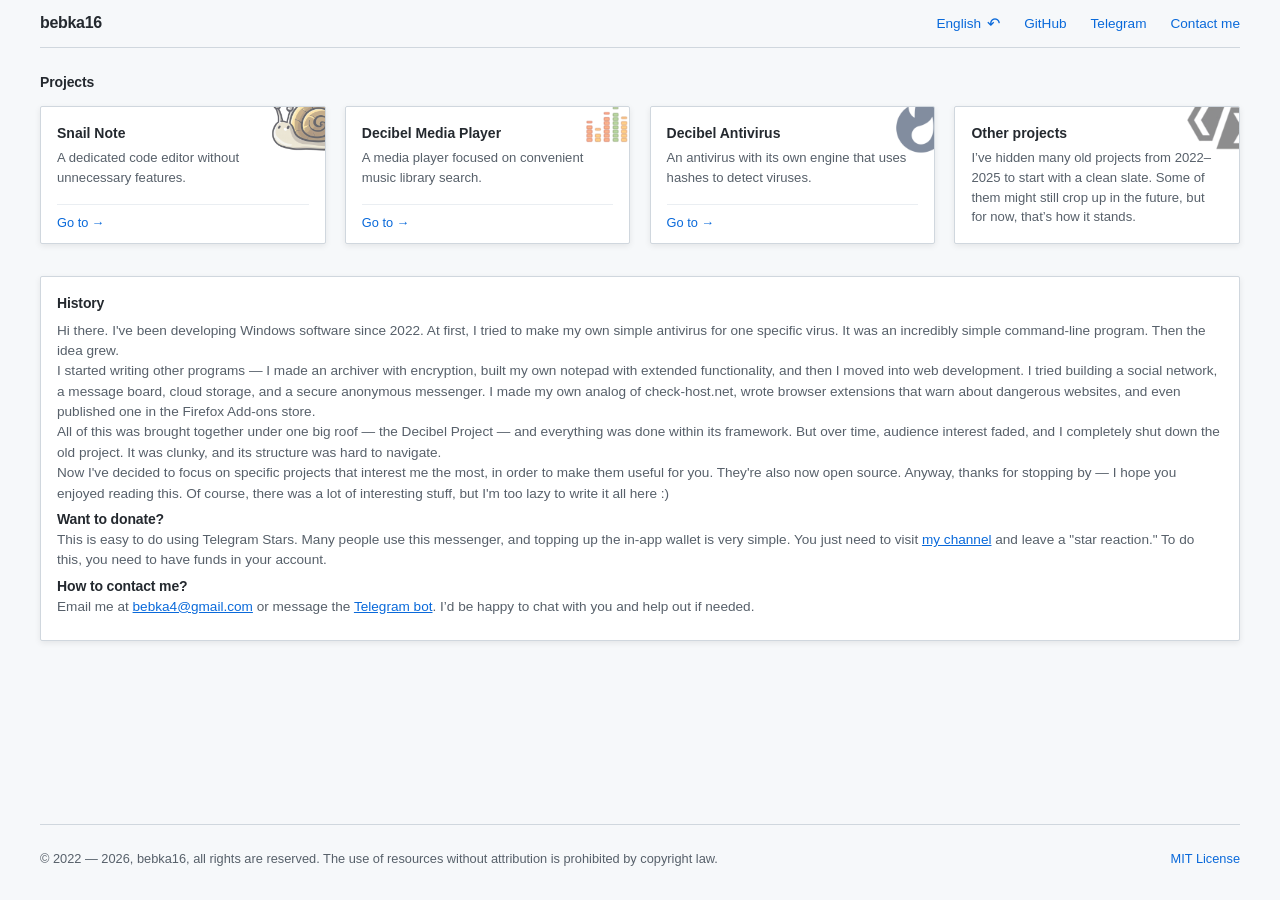
==== index.html @ 409de6a2 "Update index.html" ====
<!DOCTYPE html>
<html lang="en">
<head>
    <meta charset="UTF-8" />
    <meta name="viewport" content="width=device-width, initial-scale=1.0"/>
    <title>bebka16 website</title>
    <style>
        * {
            margin: 0;
            padding: 0;
            box-sizing: border-box;
        }

        body {
            background-color: #f6f8fa;
            color: #24292f;
            font-family: -apple-system, BlinkMacSystemFont, 'Segoe UI', Roboto, 'Helvetica Neue', Arial, sans-serif;
            line-height: 1.5;
            padding: 2rem 1.5rem;
            min-height: 100vh;
            display: flex;
            flex-direction: column;
            margin-top: 0;
            padding-top: 0;
        }

        .container {
            max-width: 1200px;
            margin: 0 auto;
            width: 100%;
            flex: 1;
            display: flex;
            flex-direction: column;
        }

        .header {
            display: flex;
            flex-wrap: wrap;
            justify-content: space-between;
            align-items: baseline;
            padding-bottom: 0.7rem;
            padding-top: 0.7rem;
            border-bottom: 1px solid #d0d7de;
            margin-bottom: 1.5rem;
        }

        .header-left h1 {
            font-size: 16px;
            font-weight: 600;
            letter-spacing: -0.02em;
            color: #24292f;
        }

        .header-left .sub {
            font-size: 0.85rem;
            color: #57606a;
            margin-top: 0.05rem;
        }

        .header-right {
            display: flex;
            gap: 1.5rem;
            font-size: 0.85rem;
            flex-wrap: wrap;
            align-items: center;
        }

        .header-right a {
            color: #0969da;
            text-decoration: none;
            font-weight: 500;
            border-bottom: 1px solid transparent;
            transition: border-color 0.2s;
        }

        .header-right a:hover {
            border-bottom-color: #0969da;
        }

        .lang-dropdown {
            position: relative;
            display: inline-block;
            cursor: pointer;
            font-weight: 500;
            color: #0969da;
            border-bottom: 1px solid transparent;
            transition: border-color 0.2s;
            padding-right: 1.2rem;
            user-select: none;
        }
        .lang-dropdown:hover {
            border-bottom-color: #0969da;
        }
        .lang-dropdown .arrow {
            position: absolute;
            right: 0;
            top: 50%;
            transform: translateY(-50%);
            font-size: 0.7rem;
            pointer-events: none;
        }
        .lang-dropdown .lang-label {
            display: inline-block;
        }
        .lang-dropdown .dropdown-menu {
            display: none;
            position: absolute;
            top: 100%;
            left: 0;
            background: #ffffff;
            border: 1px solid #d0d7de;
            border-radius: 2px;
            box-shadow: 0 8px 20px rgba(0,0,0,0.12);
            min-width: 120px;
            z-index: 10;
            margin-top: 4px;
        }
        .lang-dropdown .dropdown-menu.show {
            display: block;
        }
        .lang-dropdown .dropdown-menu a {
            display: block;
            padding: 0.4rem 0.8rem;
            color: #24292f;
            text-decoration: none;
            border-bottom: none;
            font-weight: 400;
            transition: background 0.1s;
        }
        .lang-dropdown .dropdown-menu a:hover {
            background: #f0f6fc;
            border-bottom: none;
        }
        .lang-dropdown .dropdown-menu a:last-child {
            border-bottom: none;
        }

        .section-title {
            font-size: 14px;
            font-weight: 600;
            margin-bottom: 0.8rem;
            color: #24292f;
            letter-spacing: -0.01em;
        }

        .projects-grid {
            display: grid;
            grid-template-columns: repeat(auto-fill, minmax(260px, 1fr));
            gap: 1.2rem;
            margin-bottom: 2rem;
        }

        .project-card {
            background: #ffffff;
            border: 1px solid #d0d7de;
            border-radius: 2px;
            padding: 1rem 1rem 0.8rem;
            padding-bottom: 0px;
            transition: border-color 0.2s, box-shadow 0.2s;
            display: flex;
            flex-direction: column;
            box-shadow: 0 2px 6px rgba(0, 0, 0, 0.08);
            position: relative;
            overflow: hidden;
            min-height: 130px;
        }

        .project-card:hover {
            border-color: #8b949e;
            box-shadow: 0 4px 16px rgba(0, 0, 0, 0.12);
        }

        .project-card .bg-image {
            position: absolute;
            top: -20px;
            right: -20px;
            width: 75px;
            height: 75px;
            background-size: contain;
            background-repeat: no-repeat;
            background-position: top right;
            opacity: 0.6;
            pointer-events: none;
            z-index: 0;
        }

        .project-card .card-content {
            position: relative;
            z-index: 1;
        }

        .project-name {
            font-size: 14px;
            font-weight: 600;
            margin-bottom: 0.3rem;
        }

        .project-name a {
            color: #0969da;
            text-decoration: none;
        }

        .project-name a:hover {
            text-decoration: underline;
        }

        .project-description {
            font-size: 0.82rem;
            color: #57606a;
            margin-bottom: 1rem;
            flex: 1;
        }

        .project-link {
            margin-top: auto;
            padding-top: 0.3rem;
            border-top: 1px solid #eaeef2;
        }

        .project-link a {
            color: #0969da;
            text-decoration: none;
            font-size: 0.8rem;
            font-weight: 500;
            display: inline-flex;
            align-items: center;
            gap: 0.3rem;
            transition: gap 0.2s;
        }

        .project-link a:hover {
            gap: 0.6rem;
            text-decoration: underline;
        }

        .extra-grid {
            display: grid;
            grid-template-columns: repeat(auto-fill, minmax(220px, 1fr));
            gap: 1.2rem;
            margin-bottom: 2rem;
        }

        .info-card {
            background: #ffffff;
            border: 1px solid #d0d7de;
            border-radius: 2px;
            padding: 1rem 1rem 0.8rem;
            box-shadow: 0 2px 6px rgba(0, 0, 0, 0.08);
            transition: box-shadow 0.2s;
        }

        .info-card:hover {
            box-shadow: 0 4px 16px rgba(0, 0, 0, 0.12);
        }

        .info-card h3 {
            font-size: 0.85rem;
            font-weight: 600;
            color: #24292f;
            margin-bottom: 0.4rem;
        }

        .info-card ul {
            list-style: none;
            padding: 0;
        }

        .info-card ul li {
            font-size: 0.82rem;
            color: #57606a;
            padding: 0.1rem 0;
            display: flex;
            align-items: center;
            gap: 0.4rem;
        }

        .info-card ul li::before {
            content: "·";
            color: #0969da;
            font-weight: 700;
        }

        .tag-group {
            display: flex;
            flex-wrap: wrap;
            gap: 0.3rem 0.5rem;
            margin-top: 0.15rem;
        }

        .tag {
            background: #f0f6fc;
            color: #0969da;
            font-size: 0.72rem;
            padding: 0.1rem 0.5rem;
            border-radius: 12px;
            border: 1px solid #d0d7de;
        }

        .history-block {
            background: #ffffff;
            border: 1px solid #d0d7de;
            border-radius: 2px;
            padding: 1rem 1rem;
            margin-bottom: 2rem;
            box-shadow: 0 2px 6px rgba(0, 0, 0, 0.08);
            transition: box-shadow 0.2s;
            width: 100%;
        }

        .history-block:hover {
            box-shadow: 0 4px 16px rgba(0, 0, 0, 0.12);
        }

        .history-block h2 {
            font-size: 14px;
            font-weight: 600;
            color: #24292f;
            letter-spacing: -0.01em;
        }

        .history-timeline {
            display: flex;
            flex-direction: column;
            gap: 0.8rem;
        }

        .history-item {
            display: flex;
            gap: 1.5rem;
            padding: 0.4rem 0;
            border-bottom: 1px solid #eaeef2;
        }

        .history-item:last-child {
            border-bottom: none;
        }

        .history-year {
            font-size: 0.85rem;
            font-weight: 600;
            color: #24292f;
            min-width: 70px;
            flex-shrink: 0;
        }

        .history-content {
            font-size: 0.85rem;
            color: #57606a;
        }

        .history-content strong {
            color: #24292f;
            font-weight: 600;
        }

        .footer {
            margin-top: auto;
            border-top: 1px solid #d0d7de;
            padding-top: 1.5rem;
            display: flex;
            flex-wrap: wrap;
            justify-content: space-between;
            align-items: center;
            color: #57606a;
            font-size: 0.8rem;
        }

        .footer a {
            color: #0969da;
            text-decoration: none;
        }

        .footer a:hover {
            text-decoration: underline;
        }

        .footer-links {
            display: flex;
            gap: 1.5rem;
        }

        @media (max-width: 650px) {
            body { padding: 1rem 0.8rem; }
            .header { flex-direction: column; align-items: flex-start; gap: 0.5rem; }
            .header-right { gap: 1rem; }
            .projects-grid { grid-template-columns: 1fr; }
            .extra-grid { grid-template-columns: 1fr; }
            .history-item { flex-direction: column; gap: 0.2rem; }
            .history-year { min-width: auto; }
            .footer { flex-direction: column; gap: 0.5rem; align-items: flex-start; }
        }
        a:link {color: #0969da!important;}  a:visited {color: #0969da!important;}
    </style>
</head>
<body>
<div class="container">

    <header class="header">
        <div class="header-left">
            <h1>bebka16</h1>
        </div>
        <div class="header-right">
            <div class="lang-dropdown" id="langDropdown">
                <span class="lang-label" id="currentLangLabel">English</span>
                <span class="arrow" style="font-size: 16px;">↶</span>
                <div class="dropdown-menu" id="langMenu">
                    <a href="#" data-lang="en">English</a>
                    <a href="#" data-lang="be">Беларуская</a>
                    <a href="#" data-lang="ru">Русский</a>
                    <a href="#" data-lang="uk">Українська</a>
                </div>
            </div>
            <a href="https://github.com/bebka16">GitHub</a>
            <a href="https://bebkalive.t.me/">Telegram</a>
            <a href="https://bebka16bot.t.me">Contact me</a>
        </div>
    </header>

    <div class="section-title" id="projectsTitle">Projects</div>
    <div class="projects-grid">

        <div class="project-card">
            <div class="bg-image" style="background-image: url('images/note.png');"></div>
            <div class="card-content">
                <div class="project-name">Snail Note</div>
                <div class="project-description" id="desc1">A dedicated code editor without unnecessary features.</div>
                <div class="project-link"><a href="note.html">Go to →</a></div>
            </div>
        </div>

        <div class="project-card">
            <div class="bg-image" style="background-image: url('images/dmp.webp');"></div>
            <div class="card-content">
                <div class="project-name">Decibel Media Player</div>
                <div class="project-description" id="desc2">A media player focused on convenient music library search.</div>
                <div class="project-link"><a href="player.html">Go to →</a></div>
            </div>
        </div>

        <div class="project-card">
            <div class="bg-image" style="background-image: url('images/ant.png');"></div>
            <div class="card-content">
                <div class="project-name">Decibel Antivirus</div>
                <div class="project-description" id="desc3">An antivirus with its own engine that uses hashes to detect viruses.</div>
                <div class="project-link"><a href="legacy.html">Go to →</a></div>
            </div>
        </div>

        <div class="project-card">
            <div class="bg-image" style="background-image: url('images/other.webp');"></div>
            <div class="card-content">
                <div class="project-name">Other projects</div>
                <div class="project-description" id="desc4">I’ve hidden many old projects from 2022–2025 to start with a clean slate. Some of them might still crop up in the future, but for now, that’s how it stands.</div>
            </div>
        </div>

    </div>

    <div class="history-block">
        <h2 id="historyTitle">History</h2>
        <div class="history-timeline">
            <div class="history-item">
                <div class="history-content" id="historyText">
                    Hi there. I've been developing Windows software since 2022. At first, I tried to make my own simple antivirus for one specific virus. It was an incredibly simple command-line program. Then the idea grew. <br>I started writing other programs — I made an archiver with encryption, built my own notepad with extended functionality, and then I moved into web development. I tried building a social network, a message board, cloud storage, and a secure anonymous messenger. I made my own analog of check-host.net, wrote browser extensions that warn about dangerous websites, and even published one in the Firefox Add-ons store. <br>All of this was brought together under one big roof — the Decibel Project — and everything was done within its framework. But over time, audience interest faded, and I completely shut down the old project. It was clunky, and its structure was hard to navigate. <br>Now I've decided to focus on specific projects that interest me the most, in order to make them useful for you. They're also now open source. Anyway, thanks for stopping by — I hope you enjoyed reading this. Of course, there was a lot of interesting stuff, but I'm too lazy to write it all here :)
                    <br><h2 style="margin-top: 5px;" id="donateTitle">Want to donate?</h2><span id="donateText">This is easy to do using Telegram Stars. Many people use this messenger, and topping up the in-app wallet is very simple. You just need to visit <a href="https://bebkalive.t.me">my channel</a> and leave a "star reaction." To do this, you need to have funds in your account.</span>
                    <br><h2 style="margin-top: 5px;" id="contactTitle">How to contact me?</h2><span id="contactText">Email me at <a href="mailto:bebka4@gmail.com">bebka4@gmail.com</a> or message the <a href="https://bebka16bot.t.me">Telegram bot</a>. I’d be happy to chat with you and help out if needed.</span>
                </div>
            </div>
        </div>
    </div>

    <footer class="footer">
        <span id="footerText">© 2022 — 2026, bebka16, all rights are reserved. The use of resources without attribution is prohibited by copyright law.</span>
        <div class="footer-links">
            <a href="https://en.wikipedia.org/wiki/MIT_License">MIT License</a>
        </div>
    </footer>

</div>
<script>
    (function() {
        const translations = {
            en: {
                projectsTitle: "Projects",
                desc1: "A dedicated code editor without unnecessary features.",
                desc2: "A media player focused on convenient music library search.",
                desc3: "An antivirus with its own engine that uses hashes to detect viruses.",
                desc4: "I’ve hidden many old projects from 2022–2025 to start with a clean slate. Some of them might still crop up in the future, but for now, that’s how it stands.",
                historyTitle: "History",
                historyText: `Hi there. I've been developing Windows software since 2022. At first, I tried to make my own simple antivirus for one specific virus. It was an incredibly simple command-line program. Then the idea grew. <br>I started writing other programs — I made an archiver with encryption, built my own notepad with extended functionality, and then I moved into web development. I tried building a social network, a message board, cloud storage, and a secure anonymous messenger. I made my own analog of check-host.net, wrote browser extensions that warn about dangerous websites, and even published one in the Firefox Add-ons store. <br>All of this was brought together under one big roof — the Decibel Project — and everything was done within its framework. But over time, audience interest faded, and I completely shut down the old project. It was clunky, and its structure was hard to navigate. <br>Now I've decided to focus on specific projects that interest me the most, in order to make them useful for you. They're also now open source. Anyway, thanks for stopping by — I hope you enjoyed reading this. Of course, there was a lot of interesting stuff, but I'm too lazy to write it all here :)`,
                donateTitle: "Want to donate?",
                donateText: `This is easy to do using Telegram Stars. Many people use this messenger, and topping up the in-app wallet is very simple. You just need to visit <a href="https://bebkalive.t.me">my channel</a> and leave a "star reaction." To do this, you need to have funds in your account.`,
                contactTitle: "How to contact me?",
                contactText: `Email me at <a href="mailto:bebka4@gmail.com">bebka4@gmail.com</a> or message the <a href="https://bebka16bot.t.me">Telegram bot</a>. I’d be happy to chat with you and help out if needed.`,
                footer: "© 2022 — 2026, bebka16, all rights are reserved. The use of resources without attribution is prohibited by copyright law."
            },
            be: {
                projectsTitle: "Праекты",
                desc1: "Свой уласны рэдактар кода без лішніх функцый.",
                desc2: "Медыяплэер з акцэнтам на зручны пошук музычнай бібліятэкі.",
                desc3: "Антывірус з уласным рухавіком, які выкарыстоўвае хэшы для выяўлення.",
                desc4: "Я схаваў шмат старых праектаў 2022–2025 гадоў, каб пачаць з чыстага аркуша. Некаторыя з іх яшчэ могуць з'явіцца ў будучыні, але пакуль так.",
                historyTitle: "Гісторыя",
                historyText: `Прывітанне. Я распрацоўваю праграмнае забеспячэнне для Windows з 2022 года. Спачатку я спрабаваў зрабіць свой просты антывірус для аднаго канкрэтнага віруса. Гэта была неверагодна простая камандная праграма. Потым ідэя вырасла. <br>Я пачаў пісаць іншыя праграмы — зрабіў архіватар з шыфраваннем, стварыў уласны блокнот з пашыранай функцыянальнасцю, а потым перайшоў у вэб-распрацоўку. Я спрабаваў пабудаваць сацыяльную сетку, дошку аб'яваў, воблачнае сховішча і бяспечны ананімны месенджар. Я зрабіў свой аналог check-host.net, напісаў пашырэнні для браўзера, якія папярэджваюць пра небяспечныя сайты, і нават апублікаваў адно ў краме дапаўненняў Firefox. <br>Усё гэта было аб'яднана пад адным дахам — праектам Decibel — і ўсё рабілася ў яго рамках. Але з часам цікавасць аўдыторыі знікла, і я цалкам закрыў стары праект. Ён быў грувасткім, і яго структура была цяжкай для навігацыі. <br>Цяпер я вырашыў засяродзіцца на канкрэтных праектах, якія цікавяць мяне найбольш, каб зрабіць іх карыснымі для вас. Яны таксама цяпер з адкрытым зыходным кодам. У любым выпадку, дзякуй, што завіталі — спадзяюся, вам спадабалася чытаць. Вядома, было шмат цікавага, але мне лень пісаць усё тут :)`,
                donateTitle: "Хочаце падтрымаць?",
                donateText: `Гэта лёгка зрабіць з дапамогай Telegram Stars. Многія людзі карыстаюцца гэтым месенджарам, а папаўненне ўнутранага кашалька вельмі простае. Вам проста трэба наведаць <a href="https://bebkalive.t.me">мой канал</a> і пакінуць "зорачную рэакцыю". Для гэтага трэба мець сродкі на рахунку.`,
                contactTitle: "Як са мной звязацца?",
                contactText: `Напішыце мне на <a href="mailto:bebka4@gmail.com">bebka4@gmail.com</a> або паведамленне ў <a href="https://bebka16bot.t.me">Telegram-бота</a>. Я з задавальненнем пагавару з вамі і дапамагу, калі трэба.`,
                footer: "© 2022 — 2026, bebka16, усе правы абаронены. Выкарыстанне рэсурсаў без указання аўтарства забаронена законам аб аўтарскіх правах."
            },
            ru: {
                projectsTitle: "Проекты",
                desc1: "Собственный редактор кода без лишних функций.",
                desc2: "Медиаплеер с акцентом на удобный поиск музыкальной библиотеки.",
                desc3: "Антивирус с собственным движком, использующим хэши для баз.",
                desc4: "Я скрыл много старых проектов 2022–2025 годов, чтобы начать с чистого листа. Некоторые из них могут ещё появиться в будущем, но пока так.",
                historyTitle: "История",
                historyText: `Привет. Я разрабатываю программное обеспечение для Windows с 2022 года. Сначала я пытался сделать свой простой антивирус для одного конкретного вируса. Это была невероятно простая командная программа. Потом идея выросла. <br>Я начал писать другие программы — сделал архиватор с шифрованием, создал свой блокнот с расширенной функциональностью, а затем перешёл в веб-разработку. Я пытался построить социальную сеть, доску объявлений, облачное хранилище и безопасный анонимный мессенджер. Я сделал свой аналог check-host.net, написал расширения для браузера, предупреждающие об опасных сайтах, и даже опубликовал одно в магазине дополнений Firefox. <br>Всё это было объединено под одной крышей — проектом Decibel — и всё делалось в его рамках. Но со временем интерес аудитории угас, и я полностью закрыл старый проект. Он был громоздким, и его структура была трудной для навигации. <br>Теперь я решил сосредоточиться на конкретных проектах, которые интересуют меня больше всего, чтобы сделать их полезными для вас. Они также теперь с открытым исходным кодом. В любом случае, спасибо, что заглянули — надеюсь, вам понравилось читать. Конечно, было много интересного, но мне лень писать всё здесь :)`,
                donateTitle: "Хотите поддержать?",
                donateText: `Это легко сделать с помощью Telegram Stars. Многие люди пользуются этим мессенджером, а пополнение внутреннего кошелька очень простое. Вам просто нужно посетить <a href="https://bebkalive.t.me">мой канал</a> и оставить "звёздную реакцию". Для этого нужно иметь средства на счету.`,
                contactTitle: "Как со мной связаться?",
                contactText: `Напишите мне на <a href="mailto:bebka4@gmail.com">bebka4@gmail.com</a> или сообщение в <a href="https://bebka16bot.t.me">Telegram-бота</a>. Я с удовольствием пообщаюсь с вами и помогу, если нужно.`,
                footer: "© 2022 — 2026, bebka16, все права защищены. Использование ресурсов без указания авторства запрещено законом об авторских правах."
            },
            uk: {
                projectsTitle: "Проєкти",
                desc1: "Виділений редактор коду без зайвих функцій.",
                desc2: "Медіаплеєр з акцентом на зручний пошук музичної бібліотеки.",
                desc3: "Антивірус з власним рушієм, що використовує хеші для виявлення вірусів.",
                desc4: "Я сховав багато старих проєктів 2022–2025 років, щоб почати з чистого аркуша. Деякі з них ще можуть з'явитися в майбутньому, але поки так.",
                historyTitle: "Історія",
                historyText: `Привіт. Я розробляю програмне забезпечення для Windows з 2022 року. Спочатку я намагався зробити свій простий антивірус для одного конкретного вірусу. Це була неймовірно проста командна програма. Потім ідея виросла. <br>Я почав писати інші програми — зробив архіватор з шифруванням, створив власний блокнот з розширеною функціональністю, а потім перейшов у веб-розробку. Я намагався побудувати соціальну мережу, дошку оголошень, хмарне сховище та безпечний анонімний месенджер. Я зробив свій аналог check-host.net, написав розширення для браузера, які попереджають про небезпечні сайти, і навіть опублікував одне в магазині доповнень Firefox. <br>Усе це було об'єднано під одним дахом — проєктом Decibel — і все робилося в його рамках. Але з часом інтерес аудиторії згас, і я повністю закрив старий проєкт. Він був громіздким, і його структура була важкою для навігації. <br>Тепер я вирішив зосередитися на конкретних проєктах, які цікавлять мене найбільше, щоб зробити їх корисними для вас. Вони також тепер з відкритим вихідним кодом. У будь-якому випадку, дякую, що завітали — сподіваюся, вам сподобалося читати. Звичайно, було багато цікавого, але мені лінь писати все тут :)`,
                donateTitle: "Хочете підтримати?",
                donateText: `Це легко зробити за допомогою Telegram Stars. Багато людей користуються цим месенджером, а поповнення внутрішнього гаманця дуже просте. Вам просто потрібно відвідати <a href="https://bebkalive.t.me">мій канал</a> і залишити "зіркову реакцію". Для цього потрібно мати кошти на рахунку.`,
                contactTitle: "Як зі мною зв'язатися?",
                contactText: `Напишіть мені на <a href="mailto:bebka4@gmail.com">bebka4@gmail.com</a> або повідомлення в <a href="https://bebka16bot.t.me">Telegram-бота</a>. Я з задоволенням поспілкуюся з вами та допоможу, якщо потрібно.`,
                footer: "© 2022 — 2026, bebka16, всі права захищені. Використання ресурсів без зазначення авторства заборонено законом про авторські права."
            }
        };

        const langDropdown = document.getElementById('langDropdown');
        const langMenu = document.getElementById('langMenu');
        const currentLangLabel = document.getElementById('currentLangLabel');

        function setLanguage(lang) {
            if (!translations[lang]) lang = 'en';
            const t = translations[lang];
            document.getElementById('projectsTitle').textContent = t.projectsTitle;
            document.getElementById('desc1').textContent = t.desc1;
            document.getElementById('desc2').textContent = t.desc2;
            document.getElementById('desc3').textContent = t.desc3;
            document.getElementById('desc4').textContent = t.desc4;
            document.getElementById('historyTitle').textContent = t.historyTitle;
            document.getElementById('historyText').innerHTML = t.historyText + 
                '<br><h2 style="margin-top: 5px;" id="donateTitle">' + t.donateTitle + '</h2><span id="donateText">' + t.donateText + '</span>' +
                '<br><h2 style="margin-top: 5px;" id="contactTitle">' + t.contactTitle + '</h2><span id="contactText">' + t.contactText + '</span>';
            document.getElementById('footerText').textContent = t.footer;
            currentLangLabel.textContent = lang === 'en' ? 'English' : lang === 'be' ? 'Беларуская' : lang === 'ru' ? 'Русский' : 'Українська';
            localStorage.setItem('bebka16-lang', lang);
            langMenu.classList.remove('show');
        }

        function getStoredLang() {
            return localStorage.getItem('bebka16-lang') || 'en';
        }

        langDropdown.addEventListener('click', function(e) {
            e.stopPropagation();
            langMenu.classList.toggle('show');
        });

        document.addEventListener('click', function() {
            langMenu.classList.remove('show');
        });

        langMenu.querySelectorAll('a').forEach(function(item) {
            item.addEventListener('click', function(e) {
                e.preventDefault();
                const lang = this.getAttribute('data-lang');
                setLanguage(lang);
            });
        });

        const initialLang = getStoredLang();
        setLanguage(initialLang);
    })();
</script>
</body>
</html>
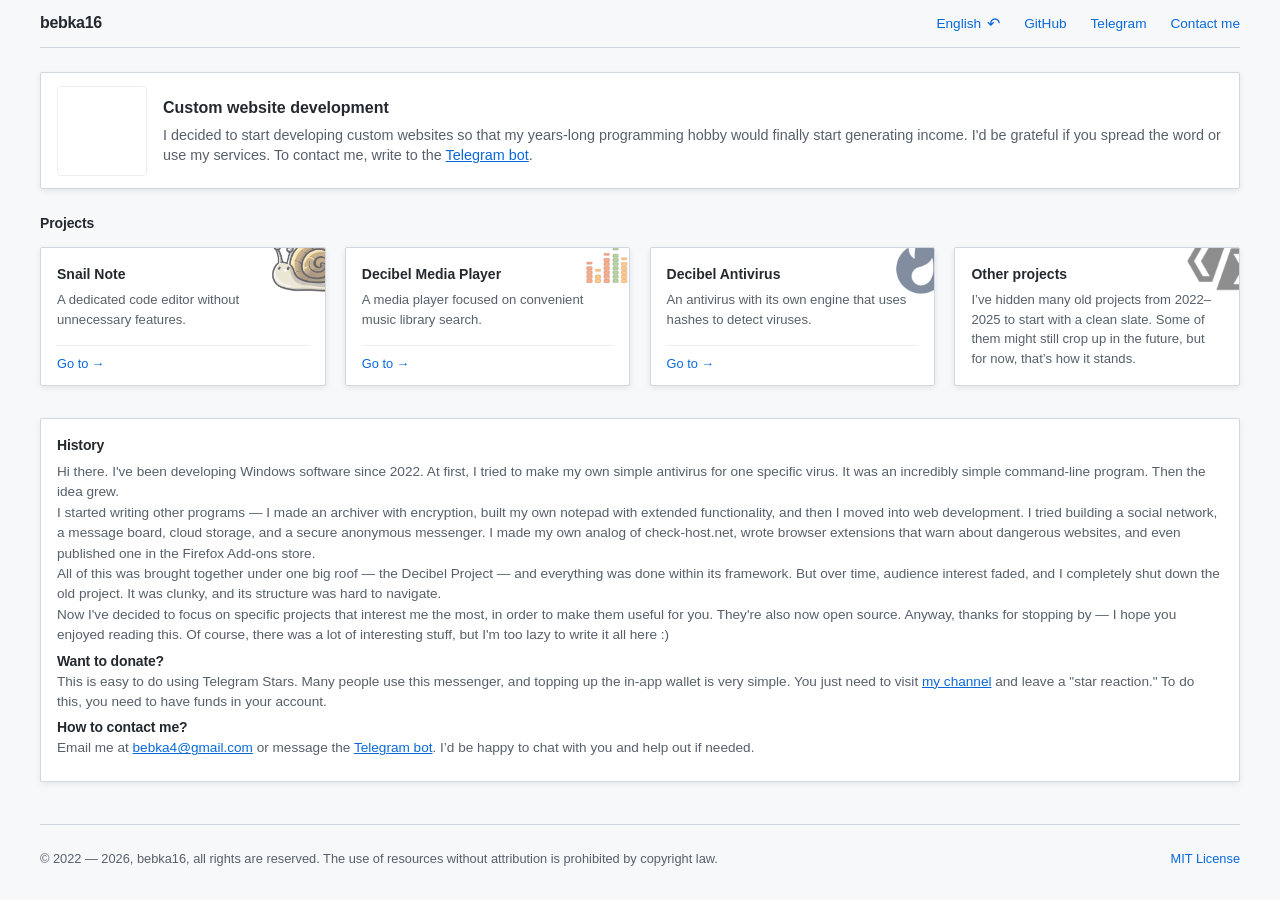
==== commit 2c4394e4: "Update index.html" ====
--- a/index.html
+++ b/index.html
@@ -353,6 +353,53 @@
             font-weight: 600;
         }
 
+        .custom-promo-block {
+            background: #ffffff;
+            border: 1px solid #d0d7de;
+            border-radius: 2px;
+            padding: 0.8rem 1rem;
+            margin-bottom: 1.5rem;
+            box-shadow: 0 2px 6px rgba(0, 0, 0, 0.08);
+            transition: box-shadow 0.2s;
+            display: flex;
+            align-items: center;
+            gap: 1rem;
+            width: 100%;
+            min-height: 80px;
+        }
+
+        .custom-promo-block:hover {
+            box-shadow: 0 4px 16px rgba(0, 0, 0, 0.12);
+        }
+
+        .promo-image {
+            width: 90px;
+            height: 90px;
+            flex-shrink: 0;
+            background-size: cover;
+            background-position: center;
+            border-radius: 4px;
+            border: 1px solid #eaeef2;
+        }
+
+        .promo-text {
+            flex: 1;
+            min-width: 0;
+        }
+
+        .promo-text h2 {
+            font-size: 16px;
+            font-weight: 600;
+            color: #24292f;
+            margin-bottom: 0.3rem;
+        }
+
+        .promo-text p {
+            font-size: 0.9rem;
+            color: #57606a;
+            line-height: 1.4;
+        }
+
         .footer {
             margin-top: auto;
             border-top: 1px solid #d0d7de;
@@ -388,6 +435,8 @@
             .history-item { flex-direction: column; gap: 0.2rem; }
             .history-year { min-width: auto; }
             .footer { flex-direction: column; gap: 0.5rem; align-items: flex-start; }
+            .custom-promo-block { flex-direction: column; align-items: flex-start; }
+            .promo-image { width: 100%; height: 140px; }
         }
         a:link {color: #0969da!important;}  a:visited {color: #0969da!important;}
     </style>
@@ -416,6 +465,14 @@
         </div>
     </header>
 
+    <div class="custom-promo-block">
+        <div class="promo-image" style="background-image: url('images/promo.webp');"></div>
+        <div class="promo-text">
+            <h2 id="promoTitle">Разработка сайтов на заказ</h2>
+            <p id="promoDescription">Я решил заниматься разработкой сайтов на заказ, чтобы моё многолетнее хобби программирования наконец-то стало приносить мне доход. Буду признателен, если вы распроните это или воспользуетесь моими услугами. Чтобы связаться со мной, напишите в <a href="">Telegram-бота</a></p>
+        </div>
+    </div>
+
     <div class="section-title" id="projectsTitle">Projects</div>
     <div class="projects-grid">
 
@@ -481,6 +538,8 @@
     (function() {
         const translations = {
             en: {
+                promoTitle: "Custom website development",
+                promoDescription: `I decided to start developing custom websites so that my years-long programming hobby would finally start generating income. I'd be grateful if you spread the word or use my services. To contact me, write to the <a href="https://bebka16bot.t.me">Telegram bot</a>.`,
                 projectsTitle: "Projects",
                 desc1: "A dedicated code editor without unnecessary features.",
                 desc2: "A media player focused on convenient music library search.",
@@ -495,6 +554,8 @@
                 footer: "© 2022 — 2026, bebka16, all rights are reserved. The use of resources without attribution is prohibited by copyright law."
             },
             be: {
+                promoTitle: "Распрацоўка сайтаў на заказ",
+                promoDescription: `Я вырашыў займацца распрацоўкай сайтаў на заказ, каб маё шматгадовае хобі праграмавання нарэшце стала прыносіць мне прыбытак. Буду ўдзячны, калі вы раскажаце пра гэта ці скарыстаецеся маімі паслугамі. Каб звязацца са мной, напішыце ў <a href="https://bebka16bot.t.me">Telegram-бота</a>.`,
                 projectsTitle: "Праекты",
                 desc1: "Свой уласны рэдактар кода без лішніх функцый.",
                 desc2: "Медыяплэер з акцэнтам на зручны пошук музычнай бібліятэкі.",
@@ -509,6 +570,8 @@
                 footer: "© 2022 — 2026, bebka16, усе правы абаронены. Выкарыстанне рэсурсаў без указання аўтарства забаронена законам аб аўтарскіх правах."
             },
             ru: {
+                promoTitle: "Разработка сайтов на заказ",
+                promoDescription: `Я решил заниматься разработкой сайтов на заказ, чтобы моё многолетнее хобби программирования наконец-то стало приносить мне доход. Буду признателен, если вы распроните это или воспользуетесь моими услугами. Чтобы связаться со мной, напишите в <a href="https://bebka16bot.t.me">Telegram-бота</a>.`,
                 projectsTitle: "Проекты",
                 desc1: "Собственный редактор кода без лишних функций.",
                 desc2: "Медиаплеер с акцентом на удобный поиск музыкальной библиотеки.",
@@ -523,6 +586,8 @@
                 footer: "© 2022 — 2026, bebka16, все права защищены. Использование ресурсов без указания авторства запрещено законом об авторских правах."
             },
             uk: {
+                promoTitle: "Розробка сайтів на замовлення",
+                promoDescription: `Я вирішив займатися розробкою сайтів на замовлення, щоб моє багаторічне хобі програмування нарешті стало приносити мені дохід. Буду вдячний, якщо ви розкажете про це або скористаєтеся моїми послугами. Щоб зв'язатися зі мною, напишіть у <a href="https://bebka16bot.t.me">Telegram-бота</a>.`,
                 projectsTitle: "Проєкти",
                 desc1: "Виділений редактор коду без зайвих функцій.",
                 desc2: "Медіаплеєр з акцентом на зручний пошук музичної бібліотеки.",
@@ -545,6 +610,8 @@
         function setLanguage(lang) {
             if (!translations[lang]) lang = 'en';
             const t = translations[lang];
+            document.getElementById('promoTitle').textContent = t.promoTitle;
+            document.getElementById('promoDescription').innerHTML = t.promoDescription;
             document.getElementById('projectsTitle').textContent = t.projectsTitle;
             document.getElementById('desc1').textContent = t.desc1;
             document.getElementById('desc2').textContent = t.desc2;
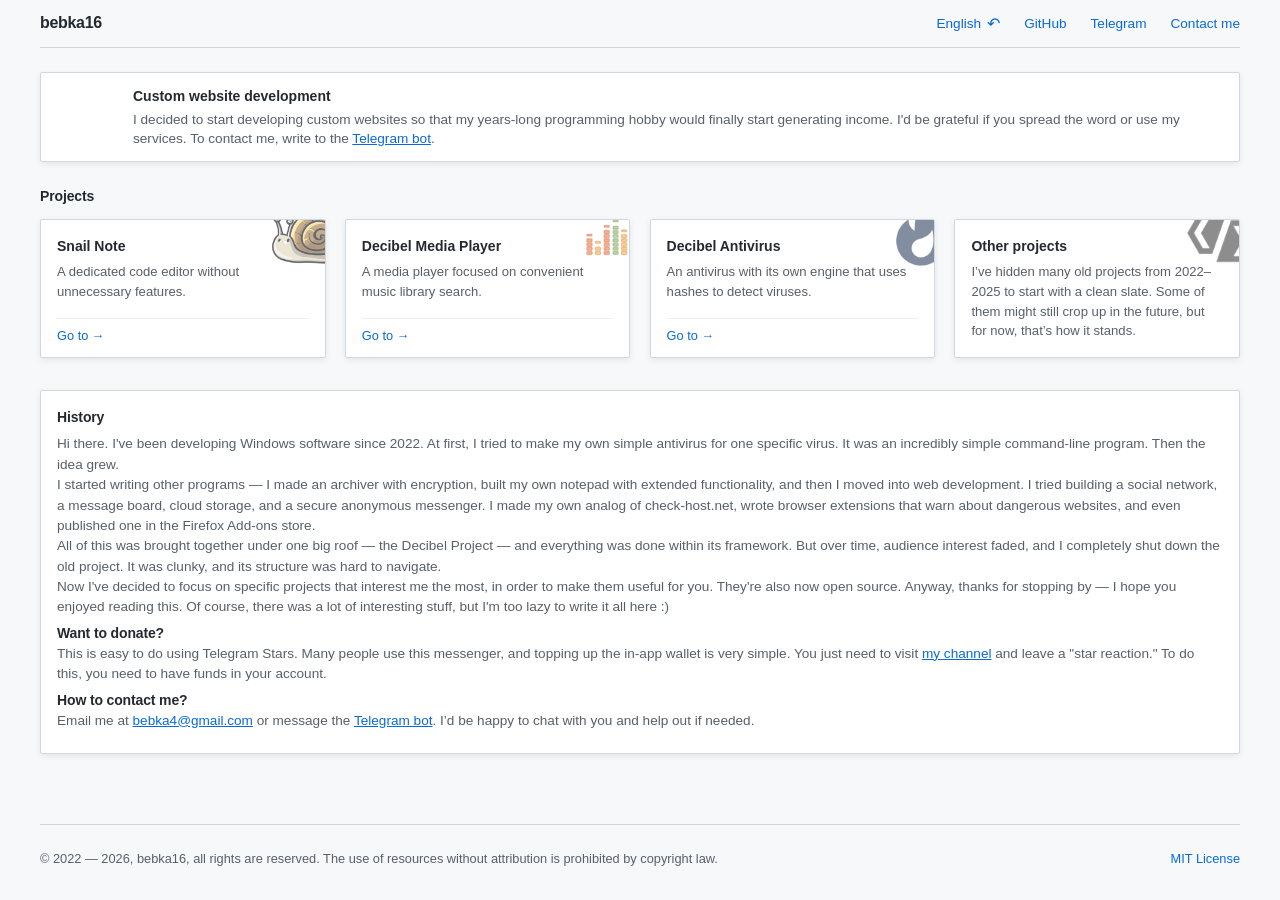
==== commit e86707e5: "Update index.html" ====
--- a/index.html
+++ b/index.html
@@ -373,13 +373,11 @@
         }
 
         .promo-image {
-            width: 90px;
-            height: 90px;
+            width: 60px;
+            height: 60px;
             flex-shrink: 0;
             background-size: cover;
             background-position: center;
-            border-radius: 4px;
-            border: 1px solid #eaeef2;
         }
 
         .promo-text {
@@ -388,14 +386,14 @@
         }
 
         .promo-text h2 {
-            font-size: 16px;
-            font-weight: 600;
-            color: #24292f;
-            margin-bottom: 0.3rem;
+            font-size: 14px;
+            font-weight: 600;
+            color: #24292f;
+            margin-bottom: 0.2rem;
         }
 
         .promo-text p {
-            font-size: 0.9rem;
+            font-size: 0.85rem;
             color: #57606a;
             line-height: 1.4;
         }
@@ -466,7 +464,7 @@
     </header>
 
     <div class="custom-promo-block">
-        <div class="promo-image" style="background-image: url('images/promo.webp');"></div>
+        <div class="promo-image" style="background-image: url('https://static.wikia.nocookie.net/kolobanga/images/8/8e/%D0%9A%D0%BE%D0%BB%D0%BE%D0%B1%D0%BE%D0%BA.png/revision/latest?cb=20231115203144&path-prefix=ru');"></div>
         <div class="promo-text">
             <h2 id="promoTitle">Разработка сайтов на заказ</h2>
             <p id="promoDescription">Я решил заниматься разработкой сайтов на заказ, чтобы моё многолетнее хобби программирования наконец-то стало приносить мне доход. Буду признателен, если вы распроните это или воспользуетесь моими услугами. Чтобы связаться со мной, напишите в <a href="">Telegram-бота</a></p>
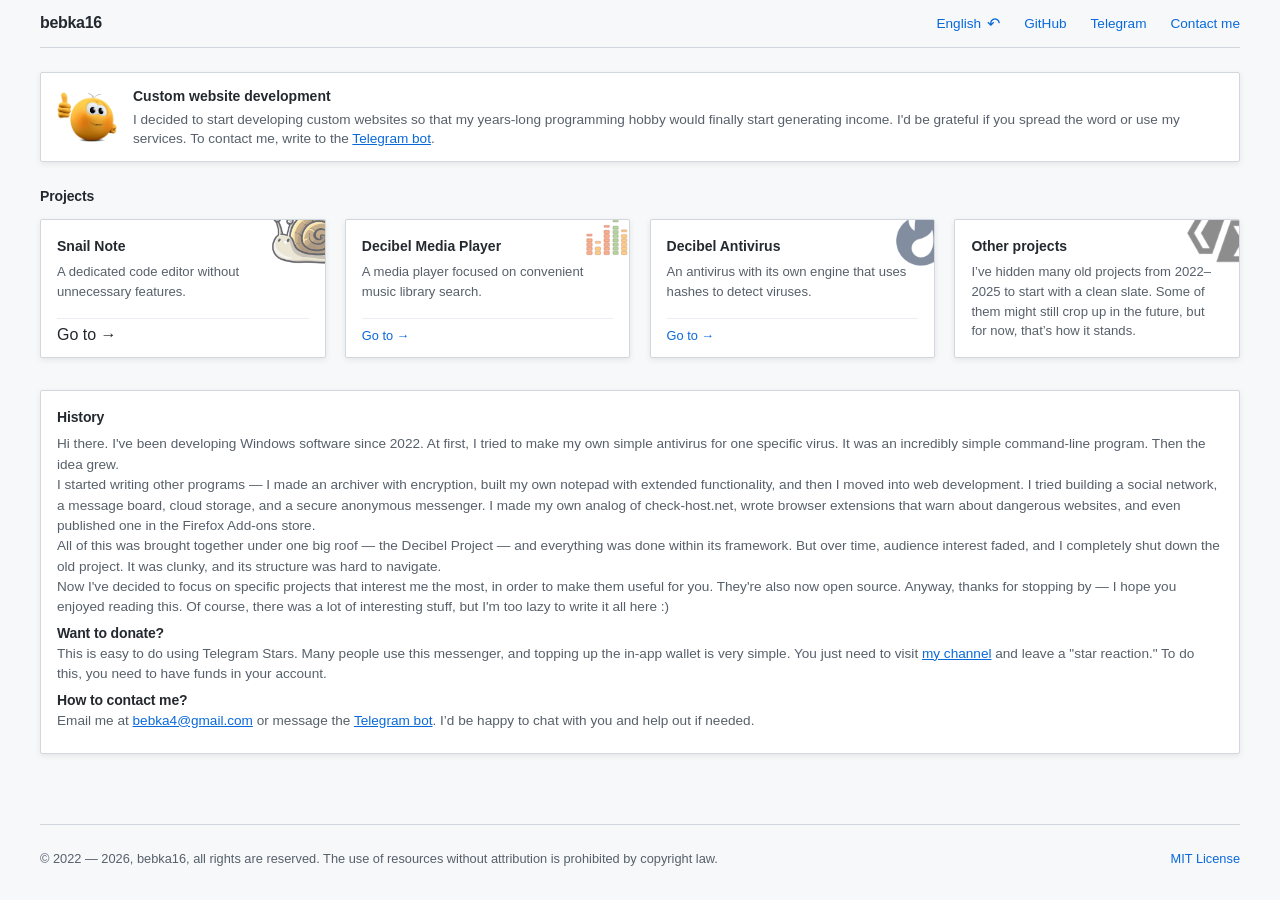
==== commit 507d5586: "Update index.html" ====
--- a/index.html
+++ b/index.html
@@ -434,7 +434,7 @@
             .history-year { min-width: auto; }
             .footer { flex-direction: column; gap: 0.5rem; align-items: flex-start; }
             .custom-promo-block { flex-direction: column; align-items: flex-start; }
-            .promo-image { width: 100%; height: 140px; }
+            //.promo-image { width: 100%; height: 140px; }
         }
         a:link {color: #0969da!important;}  a:visited {color: #0969da!important;}
     </style>
@@ -464,7 +464,7 @@
     </header>
 
     <div class="custom-promo-block">
-        <div class="promo-image" style="background-image: url('https://static.wikia.nocookie.net/kolobanga/images/8/8e/%D0%9A%D0%BE%D0%BB%D0%BE%D0%B1%D0%BE%D0%BA.png/revision/latest?cb=20231115203144&path-prefix=ru');"></div>
+        <div class="promo-image" style="background-image: url('images/k.webp');"></div>
         <div class="promo-text">
             <h2 id="promoTitle">Разработка сайтов на заказ</h2>
             <p id="promoDescription">Я решил заниматься разработкой сайтов на заказ, чтобы моё многолетнее хобби программирования наконец-то стало приносить мне доход. Буду признателен, если вы распроните это или воспользуетесь моими услугами. Чтобы связаться со мной, напишите в <a href="">Telegram-бота</a></p>
@@ -479,7 +479,7 @@
             <div class="card-content">
                 <div class="project-name">Snail Note</div>
                 <div class="project-description" id="desc1">A dedicated code editor without unnecessary features.</div>
-                <div class="project-link"><a href="note.html">Go to →</a></div>
+                <div id="goto" class="project-link"><a href="note.html">Go to →</a></div>
             </div>
         </div>
 
@@ -488,7 +488,7 @@
             <div class="card-content">
                 <div class="project-name">Decibel Media Player</div>
                 <div class="project-description" id="desc2">A media player focused on convenient music library search.</div>
-                <div class="project-link"><a href="player.html">Go to →</a></div>
+                <div  id="goto" class="project-link"><a href="player.html">Go to →</a></div>
             </div>
         </div>
 
@@ -497,7 +497,7 @@
             <div class="card-content">
                 <div class="project-name">Decibel Antivirus</div>
                 <div class="project-description" id="desc3">An antivirus with its own engine that uses hashes to detect viruses.</div>
-                <div class="project-link"><a href="legacy.html">Go to →</a></div>
+                <div  id="goto" class="project-link"><a href="legacy.html">Go to →</a></div>
             </div>
         </div>
 
@@ -547,7 +547,7 @@
                 historyText: `Hi there. I've been developing Windows software since 2022. At first, I tried to make my own simple antivirus for one specific virus. It was an incredibly simple command-line program. Then the idea grew. <br>I started writing other programs — I made an archiver with encryption, built my own notepad with extended functionality, and then I moved into web development. I tried building a social network, a message board, cloud storage, and a secure anonymous messenger. I made my own analog of check-host.net, wrote browser extensions that warn about dangerous websites, and even published one in the Firefox Add-ons store. <br>All of this was brought together under one big roof — the Decibel Project — and everything was done within its framework. But over time, audience interest faded, and I completely shut down the old project. It was clunky, and its structure was hard to navigate. <br>Now I've decided to focus on specific projects that interest me the most, in order to make them useful for you. They're also now open source. Anyway, thanks for stopping by — I hope you enjoyed reading this. Of course, there was a lot of interesting stuff, but I'm too lazy to write it all here :)`,
                 donateTitle: "Want to donate?",
                 donateText: `This is easy to do using Telegram Stars. Many people use this messenger, and topping up the in-app wallet is very simple. You just need to visit <a href="https://bebkalive.t.me">my channel</a> and leave a "star reaction." To do this, you need to have funds in your account.`,
-                contactTitle: "How to contact me?",
+                contactTitle: "How to contact me?", goto: "Go to →",
                 contactText: `Email me at <a href="mailto:bebka4@gmail.com">bebka4@gmail.com</a> or message the <a href="https://bebka16bot.t.me">Telegram bot</a>. I’d be happy to chat with you and help out if needed.`,
                 footer: "© 2022 — 2026, bebka16, all rights are reserved. The use of resources without attribution is prohibited by copyright law."
             },
@@ -563,7 +563,7 @@
                 historyText: `Прывітанне. Я распрацоўваю праграмнае забеспячэнне для Windows з 2022 года. Спачатку я спрабаваў зрабіць свой просты антывірус для аднаго канкрэтнага віруса. Гэта была неверагодна простая камандная праграма. Потым ідэя вырасла. <br>Я пачаў пісаць іншыя праграмы — зрабіў архіватар з шыфраваннем, стварыў уласны блокнот з пашыранай функцыянальнасцю, а потым перайшоў у вэб-распрацоўку. Я спрабаваў пабудаваць сацыяльную сетку, дошку аб'яваў, воблачнае сховішча і бяспечны ананімны месенджар. Я зрабіў свой аналог check-host.net, напісаў пашырэнні для браўзера, якія папярэджваюць пра небяспечныя сайты, і нават апублікаваў адно ў краме дапаўненняў Firefox. <br>Усё гэта было аб'яднана пад адным дахам — праектам Decibel — і ўсё рабілася ў яго рамках. Але з часам цікавасць аўдыторыі знікла, і я цалкам закрыў стары праект. Ён быў грувасткім, і яго структура была цяжкай для навігацыі. <br>Цяпер я вырашыў засяродзіцца на канкрэтных праектах, якія цікавяць мяне найбольш, каб зрабіць іх карыснымі для вас. Яны таксама цяпер з адкрытым зыходным кодам. У любым выпадку, дзякуй, што завіталі — спадзяюся, вам спадабалася чытаць. Вядома, было шмат цікавага, але мне лень пісаць усё тут :)`,
                 donateTitle: "Хочаце падтрымаць?",
                 donateText: `Гэта лёгка зрабіць з дапамогай Telegram Stars. Многія людзі карыстаюцца гэтым месенджарам, а папаўненне ўнутранага кашалька вельмі простае. Вам проста трэба наведаць <a href="https://bebkalive.t.me">мой канал</a> і пакінуць "зорачную рэакцыю". Для гэтага трэба мець сродкі на рахунку.`,
-                contactTitle: "Як са мной звязацца?",
+                contactTitle: "Як са мной звязацца?", goto: "Перайсці →",
                 contactText: `Напішыце мне на <a href="mailto:bebka4@gmail.com">bebka4@gmail.com</a> або паведамленне ў <a href="https://bebka16bot.t.me">Telegram-бота</a>. Я з задавальненнем пагавару з вамі і дапамагу, калі трэба.`,
                 footer: "© 2022 — 2026, bebka16, усе правы абаронены. Выкарыстанне рэсурсаў без указання аўтарства забаронена законам аб аўтарскіх правах."
             },
@@ -579,7 +579,7 @@
                 historyText: `Привет. Я разрабатываю программное обеспечение для Windows с 2022 года. Сначала я пытался сделать свой простой антивирус для одного конкретного вируса. Это была невероятно простая командная программа. Потом идея выросла. <br>Я начал писать другие программы — сделал архиватор с шифрованием, создал свой блокнот с расширенной функциональностью, а затем перешёл в веб-разработку. Я пытался построить социальную сеть, доску объявлений, облачное хранилище и безопасный анонимный мессенджер. Я сделал свой аналог check-host.net, написал расширения для браузера, предупреждающие об опасных сайтах, и даже опубликовал одно в магазине дополнений Firefox. <br>Всё это было объединено под одной крышей — проектом Decibel — и всё делалось в его рамках. Но со временем интерес аудитории угас, и я полностью закрыл старый проект. Он был громоздким, и его структура была трудной для навигации. <br>Теперь я решил сосредоточиться на конкретных проектах, которые интересуют меня больше всего, чтобы сделать их полезными для вас. Они также теперь с открытым исходным кодом. В любом случае, спасибо, что заглянули — надеюсь, вам понравилось читать. Конечно, было много интересного, но мне лень писать всё здесь :)`,
                 donateTitle: "Хотите поддержать?",
                 donateText: `Это легко сделать с помощью Telegram Stars. Многие люди пользуются этим мессенджером, а пополнение внутреннего кошелька очень простое. Вам просто нужно посетить <a href="https://bebkalive.t.me">мой канал</a> и оставить "звёздную реакцию". Для этого нужно иметь средства на счету.`,
-                contactTitle: "Как со мной связаться?",
+                contactTitle: "Как со мной связаться?", goto: "Перейти →",
                 contactText: `Напишите мне на <a href="mailto:bebka4@gmail.com">bebka4@gmail.com</a> или сообщение в <a href="https://bebka16bot.t.me">Telegram-бота</a>. Я с удовольствием пообщаюсь с вами и помогу, если нужно.`,
                 footer: "© 2022 — 2026, bebka16, все права защищены. Использование ресурсов без указания авторства запрещено законом об авторских правах."
             },
@@ -595,7 +595,7 @@
                 historyText: `Привіт. Я розробляю програмне забезпечення для Windows з 2022 року. Спочатку я намагався зробити свій простий антивірус для одного конкретного вірусу. Це була неймовірно проста командна програма. Потім ідея виросла. <br>Я почав писати інші програми — зробив архіватор з шифруванням, створив власний блокнот з розширеною функціональністю, а потім перейшов у веб-розробку. Я намагався побудувати соціальну мережу, дошку оголошень, хмарне сховище та безпечний анонімний месенджер. Я зробив свій аналог check-host.net, написав розширення для браузера, які попереджають про небезпечні сайти, і навіть опублікував одне в магазині доповнень Firefox. <br>Усе це було об'єднано під одним дахом — проєктом Decibel — і все робилося в його рамках. Але з часом інтерес аудиторії згас, і я повністю закрив старий проєкт. Він був громіздким, і його структура була важкою для навігації. <br>Тепер я вирішив зосередитися на конкретних проєктах, які цікавлять мене найбільше, щоб зробити їх корисними для вас. Вони також тепер з відкритим вихідним кодом. У будь-якому випадку, дякую, що завітали — сподіваюся, вам сподобалося читати. Звичайно, було багато цікавого, але мені лінь писати все тут :)`,
                 donateTitle: "Хочете підтримати?",
                 donateText: `Це легко зробити за допомогою Telegram Stars. Багато людей користуються цим месенджером, а поповнення внутрішнього гаманця дуже просте. Вам просто потрібно відвідати <a href="https://bebkalive.t.me">мій канал</a> і залишити "зіркову реакцію". Для цього потрібно мати кошти на рахунку.`,
-                contactTitle: "Як зі мною зв'язатися?",
+                contactTitle: "Як зі мною зв'язатися?", goto: "Перейти →",
                 contactText: `Напишіть мені на <a href="mailto:bebka4@gmail.com">bebka4@gmail.com</a> або повідомлення в <a href="https://bebka16bot.t.me">Telegram-бота</a>. Я з задоволенням поспілкуюся з вами та допоможу, якщо потрібно.`,
                 footer: "© 2022 — 2026, bebka16, всі права захищені. Використання ресурсів без зазначення авторства заборонено законом про авторські права."
             }
@@ -615,6 +615,7 @@
             document.getElementById('desc2').textContent = t.desc2;
             document.getElementById('desc3').textContent = t.desc3;
             document.getElementById('desc4').textContent = t.desc4;
+            document.getElementById('goto').textContent = t.goto;
             document.getElementById('historyTitle').textContent = t.historyTitle;
             document.getElementById('historyText').innerHTML = t.historyText + 
                 '<br><h2 style="margin-top: 5px;" id="donateTitle">' + t.donateTitle + '</h2><span id="donateText">' + t.donateText + '</span>' +
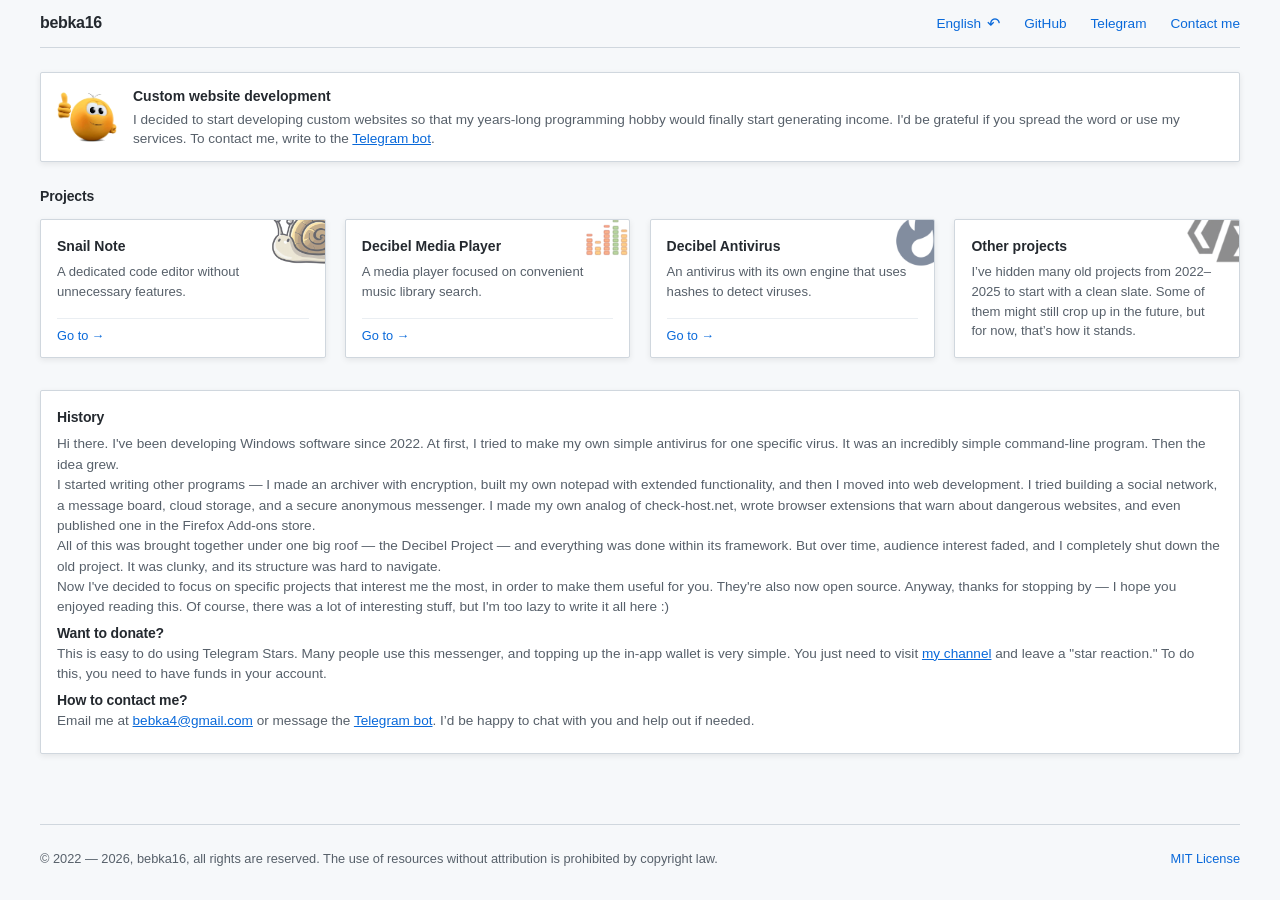
==== commit e9f53f6b: "Update index.html" ====
--- a/index.html
+++ b/index.html
@@ -479,7 +479,7 @@
             <div class="card-content">
                 <div class="project-name">Snail Note</div>
                 <div class="project-description" id="desc1">A dedicated code editor without unnecessary features.</div>
-                <div id="goto" class="project-link"><a href="note.html">Go to →</a></div>
+                <div class="project-link"><a id="goto1" href="note.html">Go to →</a></div>
             </div>
         </div>
 
@@ -488,7 +488,7 @@
             <div class="card-content">
                 <div class="project-name">Decibel Media Player</div>
                 <div class="project-description" id="desc2">A media player focused on convenient music library search.</div>
-                <div  id="goto" class="project-link"><a href="player.html">Go to →</a></div>
+                <div class="project-link"><a id="goto2" href="player.html">Go to →</a></div>
             </div>
         </div>
 
@@ -497,7 +497,7 @@
             <div class="card-content">
                 <div class="project-name">Decibel Antivirus</div>
                 <div class="project-description" id="desc3">An antivirus with its own engine that uses hashes to detect viruses.</div>
-                <div  id="goto" class="project-link"><a href="legacy.html">Go to →</a></div>
+                <div class="project-link"><a id="goto3" href="legacy.html">Go to →</a></div>
             </div>
         </div>
 
@@ -547,7 +547,7 @@
                 historyText: `Hi there. I've been developing Windows software since 2022. At first, I tried to make my own simple antivirus for one specific virus. It was an incredibly simple command-line program. Then the idea grew. <br>I started writing other programs — I made an archiver with encryption, built my own notepad with extended functionality, and then I moved into web development. I tried building a social network, a message board, cloud storage, and a secure anonymous messenger. I made my own analog of check-host.net, wrote browser extensions that warn about dangerous websites, and even published one in the Firefox Add-ons store. <br>All of this was brought together under one big roof — the Decibel Project — and everything was done within its framework. But over time, audience interest faded, and I completely shut down the old project. It was clunky, and its structure was hard to navigate. <br>Now I've decided to focus on specific projects that interest me the most, in order to make them useful for you. They're also now open source. Anyway, thanks for stopping by — I hope you enjoyed reading this. Of course, there was a lot of interesting stuff, but I'm too lazy to write it all here :)`,
                 donateTitle: "Want to donate?",
                 donateText: `This is easy to do using Telegram Stars. Many people use this messenger, and topping up the in-app wallet is very simple. You just need to visit <a href="https://bebkalive.t.me">my channel</a> and leave a "star reaction." To do this, you need to have funds in your account.`,
-                contactTitle: "How to contact me?", goto: "Go to →",
+                contactTitle: "How to contact me?", goto1: "Go to →", goto2: "Go to →", goto3: "Go to →",
                 contactText: `Email me at <a href="mailto:bebka4@gmail.com">bebka4@gmail.com</a> or message the <a href="https://bebka16bot.t.me">Telegram bot</a>. I’d be happy to chat with you and help out if needed.`,
                 footer: "© 2022 — 2026, bebka16, all rights are reserved. The use of resources without attribution is prohibited by copyright law."
             },
@@ -563,7 +563,7 @@
                 historyText: `Прывітанне. Я распрацоўваю праграмнае забеспячэнне для Windows з 2022 года. Спачатку я спрабаваў зрабіць свой просты антывірус для аднаго канкрэтнага віруса. Гэта была неверагодна простая камандная праграма. Потым ідэя вырасла. <br>Я пачаў пісаць іншыя праграмы — зрабіў архіватар з шыфраваннем, стварыў уласны блокнот з пашыранай функцыянальнасцю, а потым перайшоў у вэб-распрацоўку. Я спрабаваў пабудаваць сацыяльную сетку, дошку аб'яваў, воблачнае сховішча і бяспечны ананімны месенджар. Я зрабіў свой аналог check-host.net, напісаў пашырэнні для браўзера, якія папярэджваюць пра небяспечныя сайты, і нават апублікаваў адно ў краме дапаўненняў Firefox. <br>Усё гэта было аб'яднана пад адным дахам — праектам Decibel — і ўсё рабілася ў яго рамках. Але з часам цікавасць аўдыторыі знікла, і я цалкам закрыў стары праект. Ён быў грувасткім, і яго структура была цяжкай для навігацыі. <br>Цяпер я вырашыў засяродзіцца на канкрэтных праектах, якія цікавяць мяне найбольш, каб зрабіць іх карыснымі для вас. Яны таксама цяпер з адкрытым зыходным кодам. У любым выпадку, дзякуй, што завіталі — спадзяюся, вам спадабалася чытаць. Вядома, было шмат цікавага, але мне лень пісаць усё тут :)`,
                 donateTitle: "Хочаце падтрымаць?",
                 donateText: `Гэта лёгка зрабіць з дапамогай Telegram Stars. Многія людзі карыстаюцца гэтым месенджарам, а папаўненне ўнутранага кашалька вельмі простае. Вам проста трэба наведаць <a href="https://bebkalive.t.me">мой канал</a> і пакінуць "зорачную рэакцыю". Для гэтага трэба мець сродкі на рахунку.`,
-                contactTitle: "Як са мной звязацца?", goto: "Перайсці →",
+                contactTitle: "Як са мной звязацца?", goto1: "Перайсці →", goto2: "Перайсці →", goto3: "Перайсці →",
                 contactText: `Напішыце мне на <a href="mailto:bebka4@gmail.com">bebka4@gmail.com</a> або паведамленне ў <a href="https://bebka16bot.t.me">Telegram-бота</a>. Я з задавальненнем пагавару з вамі і дапамагу, калі трэба.`,
                 footer: "© 2022 — 2026, bebka16, усе правы абаронены. Выкарыстанне рэсурсаў без указання аўтарства забаронена законам аб аўтарскіх правах."
             },
@@ -579,7 +579,7 @@
                 historyText: `Привет. Я разрабатываю программное обеспечение для Windows с 2022 года. Сначала я пытался сделать свой простой антивирус для одного конкретного вируса. Это была невероятно простая командная программа. Потом идея выросла. <br>Я начал писать другие программы — сделал архиватор с шифрованием, создал свой блокнот с расширенной функциональностью, а затем перешёл в веб-разработку. Я пытался построить социальную сеть, доску объявлений, облачное хранилище и безопасный анонимный мессенджер. Я сделал свой аналог check-host.net, написал расширения для браузера, предупреждающие об опасных сайтах, и даже опубликовал одно в магазине дополнений Firefox. <br>Всё это было объединено под одной крышей — проектом Decibel — и всё делалось в его рамках. Но со временем интерес аудитории угас, и я полностью закрыл старый проект. Он был громоздким, и его структура была трудной для навигации. <br>Теперь я решил сосредоточиться на конкретных проектах, которые интересуют меня больше всего, чтобы сделать их полезными для вас. Они также теперь с открытым исходным кодом. В любом случае, спасибо, что заглянули — надеюсь, вам понравилось читать. Конечно, было много интересного, но мне лень писать всё здесь :)`,
                 donateTitle: "Хотите поддержать?",
                 donateText: `Это легко сделать с помощью Telegram Stars. Многие люди пользуются этим мессенджером, а пополнение внутреннего кошелька очень простое. Вам просто нужно посетить <a href="https://bebkalive.t.me">мой канал</a> и оставить "звёздную реакцию". Для этого нужно иметь средства на счету.`,
-                contactTitle: "Как со мной связаться?", goto: "Перейти →",
+                contactTitle: "Как со мной связаться?", goto1: "Перейти →", goto2: "Перейти →", goto3: "Перейти →",
                 contactText: `Напишите мне на <a href="mailto:bebka4@gmail.com">bebka4@gmail.com</a> или сообщение в <a href="https://bebka16bot.t.me">Telegram-бота</a>. Я с удовольствием пообщаюсь с вами и помогу, если нужно.`,
                 footer: "© 2022 — 2026, bebka16, все права защищены. Использование ресурсов без указания авторства запрещено законом об авторских правах."
             },
@@ -595,7 +595,7 @@
                 historyText: `Привіт. Я розробляю програмне забезпечення для Windows з 2022 року. Спочатку я намагався зробити свій простий антивірус для одного конкретного вірусу. Це була неймовірно проста командна програма. Потім ідея виросла. <br>Я почав писати інші програми — зробив архіватор з шифруванням, створив власний блокнот з розширеною функціональністю, а потім перейшов у веб-розробку. Я намагався побудувати соціальну мережу, дошку оголошень, хмарне сховище та безпечний анонімний месенджер. Я зробив свій аналог check-host.net, написав розширення для браузера, які попереджають про небезпечні сайти, і навіть опублікував одне в магазині доповнень Firefox. <br>Усе це було об'єднано під одним дахом — проєктом Decibel — і все робилося в його рамках. Але з часом інтерес аудиторії згас, і я повністю закрив старий проєкт. Він був громіздким, і його структура була важкою для навігації. <br>Тепер я вирішив зосередитися на конкретних проєктах, які цікавлять мене найбільше, щоб зробити їх корисними для вас. Вони також тепер з відкритим вихідним кодом. У будь-якому випадку, дякую, що завітали — сподіваюся, вам сподобалося читати. Звичайно, було багато цікавого, але мені лінь писати все тут :)`,
                 donateTitle: "Хочете підтримати?",
                 donateText: `Це легко зробити за допомогою Telegram Stars. Багато людей користуються цим месенджером, а поповнення внутрішнього гаманця дуже просте. Вам просто потрібно відвідати <a href="https://bebkalive.t.me">мій канал</a> і залишити "зіркову реакцію". Для цього потрібно мати кошти на рахунку.`,
-                contactTitle: "Як зі мною зв'язатися?", goto: "Перейти →",
+                contactTitle: "Як зі мною зв'язатися?", goto1: "Перейти →", goto2: "Перейти →", goto3: "Перейти →",
                 contactText: `Напишіть мені на <a href="mailto:bebka4@gmail.com">bebka4@gmail.com</a> або повідомлення в <a href="https://bebka16bot.t.me">Telegram-бота</a>. Я з задоволенням поспілкуюся з вами та допоможу, якщо потрібно.`,
                 footer: "© 2022 — 2026, bebka16, всі права захищені. Використання ресурсів без зазначення авторства заборонено законом про авторські права."
             }
@@ -615,7 +615,7 @@
             document.getElementById('desc2').textContent = t.desc2;
             document.getElementById('desc3').textContent = t.desc3;
             document.getElementById('desc4').textContent = t.desc4;
-            document.getElementById('goto').textContent = t.goto;
+            document.getElementById('goto1').textContent = t.goto1; document.getElementById('goto2').textContent = t.goto2; document.getElementById('goto3').textContent = t.goto3;
             document.getElementById('historyTitle').textContent = t.historyTitle;
             document.getElementById('historyText').innerHTML = t.historyText + 
                 '<br><h2 style="margin-top: 5px;" id="donateTitle">' + t.donateTitle + '</h2><span id="donateText">' + t.donateText + '</span>' +
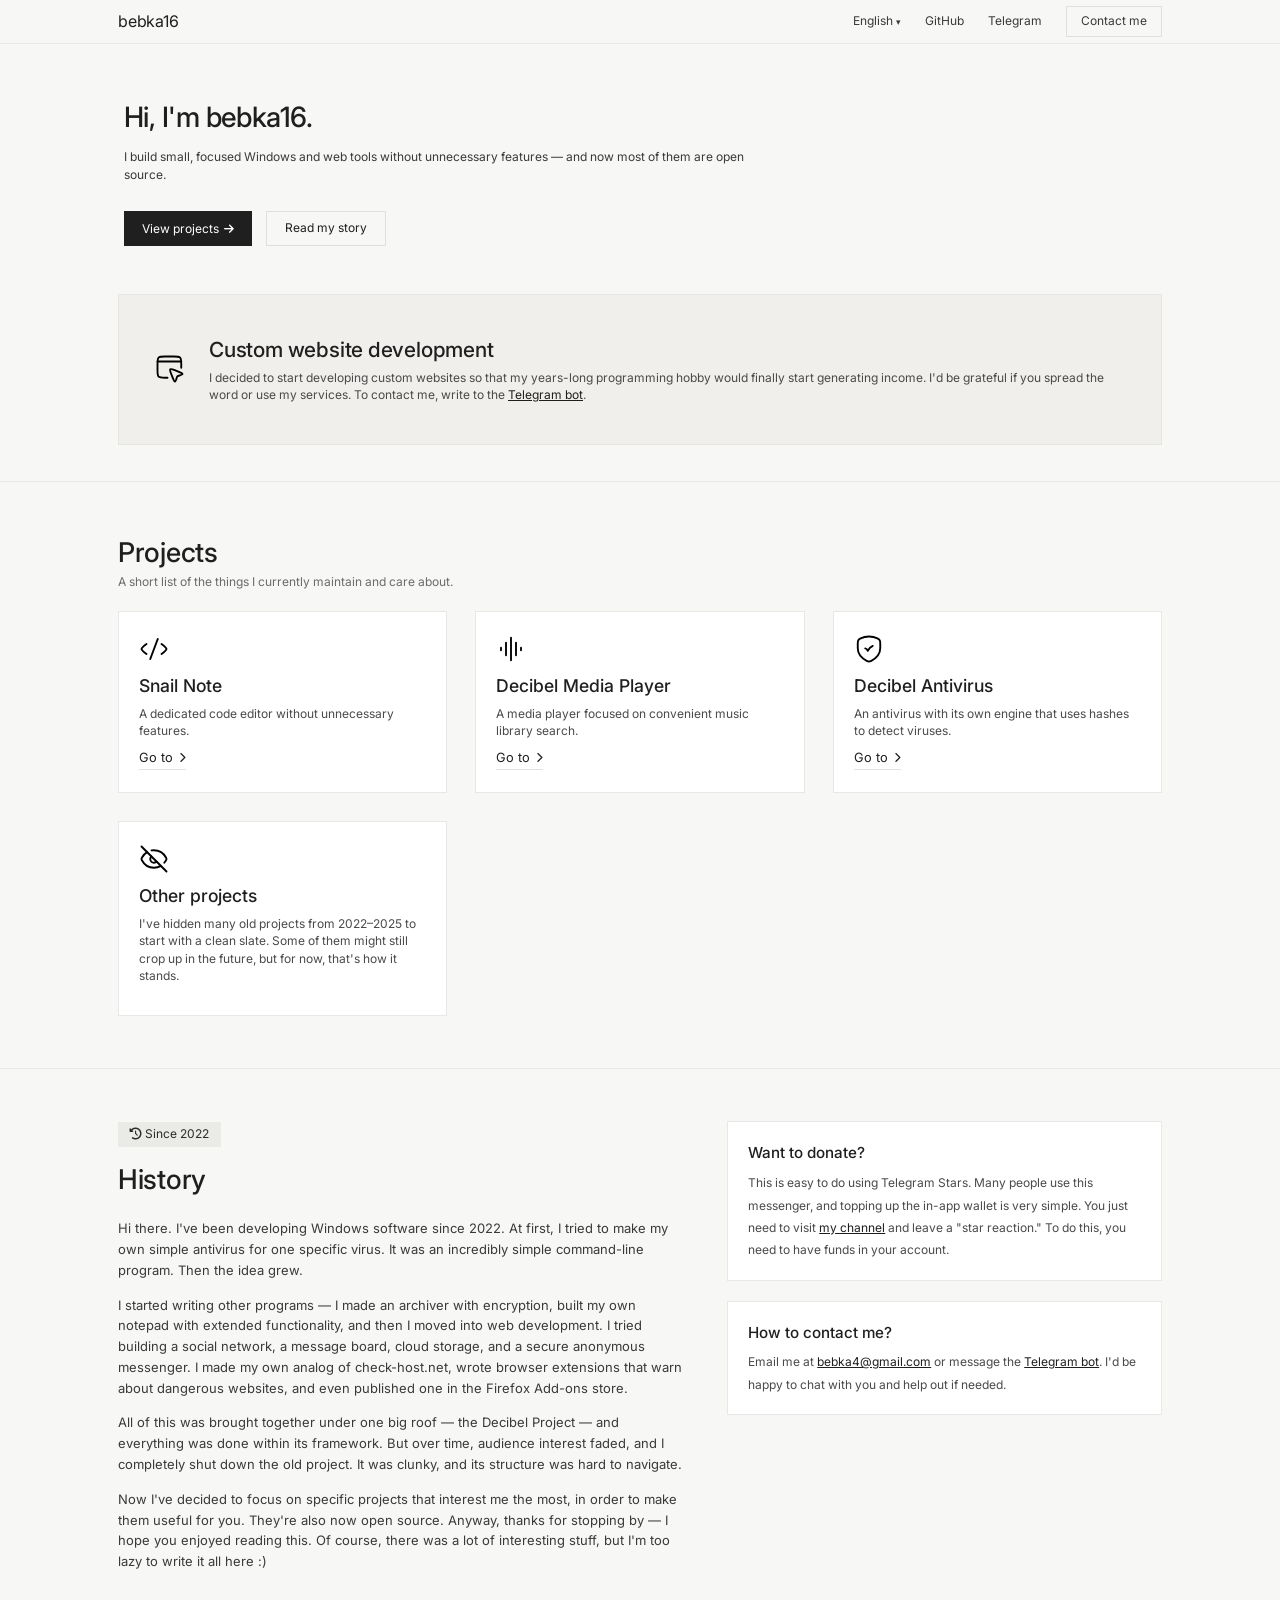
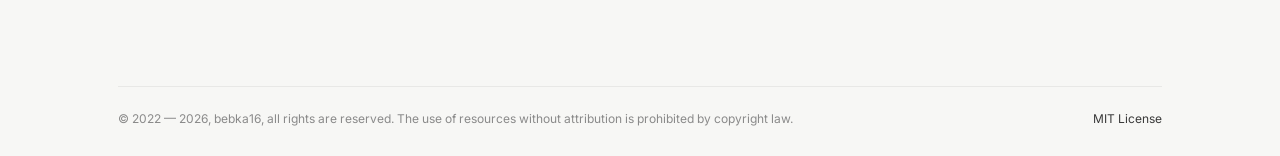
==== commit 7a72fe45: "Add files via upload" ====
--- a/index.html
+++ b/index.html
@@ -1,9 +1,14 @@
 <!DOCTYPE html>
 <html lang="en">
 <head>
-    <meta charset="UTF-8" />
-    <meta name="viewport" content="width=device-width, initial-scale=1.0"/>
-    <title>bebka16 website</title>
+    <meta charset="UTF-8">
+    <meta name="viewport" content="width=device-width, initial-scale=1.0, viewport-fit=cover">
+    <title>bebka16 — personal projects</title>
+    <link rel="preconnect" href="https://fonts.googleapis.com">
+    <link rel="preconnect" href="https://fonts.gstatic.com" crossorigin>
+    <link href="https://fonts.googleapis.com/css2?family=Inter:opsz,wght@14..32,300;14..32,400;14..32,500&display=swap" rel="stylesheet">
+    <link rel="stylesheet" href="https://cdnjs.cloudflare.com/ajax/libs/font-awesome/6.0.0-beta3/css/all.min.css">
+    <link rel="stylesheet" href="https://sets.hugeicons.com/YOUR-SET-ID.css" crossorigin="anonymous">
     <style>
         * {
             margin: 0;
@@ -12,592 +17,679 @@
         }
 
         body {
-            background-color: #f6f8fa;
-            color: #24292f;
-            font-family: -apple-system, BlinkMacSystemFont, 'Segoe UI', Roboto, 'Helvetica Neue', Arial, sans-serif;
+            background-color: #f7f7f5;
+            font-family: 'Inter', -apple-system, BlinkMacSystemFont, 'Segoe UI', Helvetica, 'Apple Color Emoji', 'Segoe UI Emoji', sans-serif;
+            color: #1f1f1f;
+            line-height: 1.4;
+            scroll-behavior: smooth;
+        }
+
+        .container {
+            max-width: 1100px;
+            margin: 0 auto;
+            padding: 0 28px;
+        }
+
+        h1 {
+            font-size: 28px;
+            font-weight: 500;
+            letter-spacing: -0.02em;
+            line-height: 1.25;
+            margin-bottom: 0.85rem;
+            color: #1f1f1f;
+        }
+
+        h2 {
+            font-size: 1.7rem;
+            font-weight: 500;
+            letter-spacing: -0.01em;
+            margin-bottom: 1.2rem;
+            color: #1f1f1f;
+        }
+
+        h3 {
+            font-size: 1.1rem;
+            font-weight: 500;
+            margin-bottom: 0.4rem;
+            color: #1f1f1f;
+        }
+
+        .text-large {
+            font-size: 12px;
+            line-height: 1.45;
+            color: #3a3a3a;
+            font-weight: 400;
+        }
+
+        .text-muted {
+            color: #6b6b6b;
+            font-size: 12px;
+            font-weight: 400;
+        }
+
+        .navbar {
+            padding: 6px 0;
+            border-bottom: 1px solid #e8e8e6;
+            background-color: #f7f7f5;
+            position: sticky;
+            top: 0;
+            z-index: 10;
+        }
+
+        .nav-inner {
+            display: flex;
+            justify-content: space-between;
+            align-items: center;
+            flex-wrap: wrap;
+            gap: 12px;
+        }
+
+        .logo {
+            display: flex;
+            align-items: center;
+            gap: 6px;
+            font-weight: 500;
+            font-size: 1.2rem;
+            letter-spacing: -0.2px;
+            color: #1f1f1f;
+            text-decoration: none;
+        }
+
+        .logo i {
+            font-size: 1.4rem;
+            color: #2c3e50;
+        }
+
+        .nav-links {
+            display: flex;
+            gap: 24px;
+            align-items: center;
+            flex-wrap: wrap;
+        }
+
+        .nav-links a {
+            text-decoration: none;
+            color: #3a3a3a;
+            font-size: 12px;
+            font-weight: 400;
+            transition: color 0.2s;
+        }
+
+        .nav-links a:hover {
+            color: #000000;
+        }
+
+        .btn-outline {
+            border: 1px solid #e0dfdb;
+            padding: 6px 14px;
+            background: transparent;
+            font-weight: 400;
+            font-size: 12px;
+            transition: background 0.2s, border 0.2s;
+            text-decoration: none;
+            color: #1f1f1f;
+            display: inline-block;
+        }
+
+        .btn-outline:hover {
+            background-color: #efefec;
+            border-color: #c7c6c2;
+        }
+
+        .hero {
+            padding: 56px 34px 48px 34px;
+        }
+
+        .badge {
+            display: inline-block;
+            background-color: #eaeaE6;
+            padding: 4px 12px;
+            font-size: 0.75rem;
+            font-weight: 400;
+            color: #2c2c2c;
+            margin-bottom: 0.85rem;
+            width: fit-content;
+        }
+
+        .hero-buttons {
+            display: flex;
+            gap: 14px;
+            margin-top: 28px;
+            flex-wrap: wrap;
+        }
+
+        .btn-primary {
+            background-color: #1f1f1f;
+            color: white;
+            border: none;
+            padding: 8px 18px;
+            padding-top: 9px;
+            font-weight: 400;
+            font-size: 12px;
+            display: flex;
+            align-items: center;
+            cursor: pointer;
+            transition: background 0.2s;
+            text-decoration: none;
+        }
+
+        .btn-primary:hover {
+            background-color: #3a3a3a;
+        }
+
+        .btn-secondary {
+            background-color: transparent;
+            border: 1px solid #e0dfdb;
+            padding: 8px 18px;
+            font-weight: 400;
+            font-size: 12px;
+            text-decoration: none;
+            color: #1f1f1f;
+            transition: background 0.2s;
+            display: inline-block;
+        }
+        
+        #projectsTitle {
+            margin-bottom: 2px;
+        }
+
+        .btn-secondary:hover {
+            background-color: #efefec;
+        }
+
+        .services-section, .feature-section {
+            padding: 52px 0;
+            border-top: 1px solid #e8e8e6;
+        }
+
+        .services-grid {
+            display: grid;
+            grid-template-columns: repeat(3, 1fr);
+            gap: 28px;
+            margin-top: 20px;
+        }
+
+        .service-card {
+            background: #ffffff;
+            border: 1px solid #e8e8e6;
+            padding: 22px 20px;
+            transition: border-color 0.2s;
+            display: flex;
+            flex-direction: column;
+        }
+
+        .service-card:hover {
+            border-color: #d0cfca;
+        }
+
+        .card-icon {
+            font-size: 1.8rem;
+            color: #2c3e50;
+        }
+
+        .service-card p {
+            color: #4a4a4a;
+            line-height: 1.45;
+            margin-bottom: 9px;
+            font-size: 12px;
+            font-weight: 400;
+            flex: 1;
+        }
+
+        .link-icon {
+            font-size: 0.8rem;
+            font-weight: 400;
+            color: #1f1f1f;
+            text-decoration: none;
+            display: inline-flex;
+            align-items: center;
+            gap: 6px;
+            border-bottom: 1px solid #e2e2e0;
+            padding-bottom: 2px;
+            width: fit-content;
+        }
+
+        .link-icon:hover {
+            border-bottom-color: #1f1f1f;
+        }
+
+        .feature-grid {
+            display: grid;
+            grid-template-columns: 1.3fr 1fr;
+            gap: 44px;
+            align-items: start;
+        }
+
+        .feature-list {
+            list-style: none;
+            margin-top: 20px;
+        }
+
+        .feature-list span {
+            font-size: 13px;
+        }
+
+        .feature-list li {
+            display: flex;
+            align-items: flex-start;
+            gap: 12px;
+            margin-bottom: 16px;
+            font-size: 0.9rem;
+            font-weight: 400;
+        }
+
+        .feature-list i {
+            font-size: 1rem;
+            color: #2c3e50;
+            width: 24px;
+            margin-top: 2px;
+        }
+
+        .history-text p {
+            color: #3a3a3a;
+            font-size: 13px;
+            line-height: 1.6;
+            margin-bottom: 14px;
+        }
+
+        .side-card {
+            background: #ffffff;
+            border: 1px solid #e8e8e6;
+            padding: 20px;
+            margin-bottom: 20px;
+        }
+
+        .side-card h3 {
+            font-size: 0.95rem;
+        }
+
+        .side-card p, .side-card span {
+            color: #4a4a4a;
+            font-size: 12px;
             line-height: 1.5;
-            padding: 2rem 1.5rem;
-            min-height: 100vh;
-            display: flex;
-            flex-direction: column;
-            margin-top: 0;
-            padding-top: 0;
-        }
-
-        .container {
-            max-width: 1200px;
-            margin: 0 auto;
-            width: 100%;
+            font-weight: 400;
+        }
+
+        .cta-section {
+            background-color: #f0efec;
+            padding: 40px 36px;
+            border: 1px solid #e6e5e1;
+            display: flex;
+            align-items: center;
+            gap: 24px;
+            flex-wrap: wrap;
+        }
+
+        .cta-icon {
+            font-size: 2.2rem;
+            color: #2c3e50;
+            flex-shrink: 0;
+        }
+
+        .cta-text {
             flex: 1;
-            display: flex;
-            flex-direction: column;
-        }
-
-        .header {
-            display: flex;
+            min-width: 240px;
+        }
+
+        .cta-text h2 {
+            font-size: 1.3rem;
+            margin-bottom: 6px;
+        }
+
+        .cta-text p {
+            font-size: 12px;
+            color: #4a4a4a;
+        }
+
+        .cta-text p a {
+            color: #1f1f1f;
+            text-decoration: underline;
+        }
+
+        footer {
+            padding: 40px 0 28px;
+        }
+
+        .footer-inner {
+            border-top: 1px solid #e8e8e6;
+            margin-top: 8px;
+            padding-top: 24px;
+            display: flex;
+            justify-content: space-between;
+            align-items: center;
             flex-wrap: wrap;
-            justify-content: space-between;
-            align-items: baseline;
-            padding-bottom: 0.7rem;
-            padding-top: 0.7rem;
-            border-bottom: 1px solid #d0d7de;
-            margin-bottom: 1.5rem;
-        }
-
-        .header-left h1 {
-            font-size: 16px;
-            font-weight: 600;
-            letter-spacing: -0.02em;
-            color: #24292f;
-        }
-
-        .header-left .sub {
-            font-size: 0.85rem;
-            color: #57606a;
-            margin-top: 0.05rem;
-        }
-
-        .header-right {
-            display: flex;
-            gap: 1.5rem;
-            font-size: 0.85rem;
+            gap: 12px;
+        }
+
+        .footer-inner p {
+            font-size: 0.75rem;
+            color: #8a8a8a;
+        }
+
+        .footer-links {
+            display: flex;
+            gap: 24px;
             flex-wrap: wrap;
-            align-items: center;
-        }
-
-        .header-right a {
-            color: #0969da;
+        }
+
+        .footer-links a {
             text-decoration: none;
-            font-weight: 500;
-            border-bottom: 1px solid transparent;
-            transition: border-color 0.2s;
-        }
-
-        .header-right a:hover {
-            border-bottom-color: #0969da;
+            color: #3a3a3a;
+            font-size: 0.75rem;
+            font-weight: 400;
+        }
+
+        .footer-links a:hover {
+            color: #000;
         }
 
         .lang-dropdown {
             position: relative;
             display: inline-block;
             cursor: pointer;
-            font-weight: 500;
-            color: #0969da;
-            border-bottom: 1px solid transparent;
-            transition: border-color 0.2s;
-            padding-right: 1.2rem;
             user-select: none;
-        }
-        .lang-dropdown:hover {
-            border-bottom-color: #0969da;
-        }
+            font-size: 12px;
+            color: #3a3a3a;
+        }
+
         .lang-dropdown .arrow {
-            position: absolute;
-            right: 0;
-            top: 50%;
-            transform: translateY(-50%);
-            font-size: 0.7rem;
-            pointer-events: none;
-        }
-        .lang-dropdown .lang-label {
-            display: inline-block;
-        }
+            font-size: 9px;
+            margin-left: 3px;
+        }
+
         .lang-dropdown .dropdown-menu {
             display: none;
             position: absolute;
             top: 100%;
-            left: 0;
+            right: 0;
             background: #ffffff;
-            border: 1px solid #d0d7de;
-            border-radius: 2px;
-            box-shadow: 0 8px 20px rgba(0,0,0,0.12);
-            min-width: 120px;
-            z-index: 10;
-            margin-top: 4px;
-        }
+            border: 1px solid #e8e8e6;
+            min-width: 140px;
+            z-index: 20;
+            margin-top: 8px;
+        }
+
         .lang-dropdown .dropdown-menu.show {
             display: block;
         }
+
         .lang-dropdown .dropdown-menu a {
             display: block;
-            padding: 0.4rem 0.8rem;
-            color: #24292f;
+            padding: 8px 14px;
+            color: #1f1f1f;
             text-decoration: none;
-            border-bottom: none;
-            font-weight: 400;
-            transition: background 0.1s;
-        }
+            font-size: 12px;
+            font-weight: 400;
+            transition: background 0.15s;
+        }
+
         .lang-dropdown .dropdown-menu a:hover {
-            background: #f0f6fc;
-            border-bottom: none;
-        }
-        .lang-dropdown .dropdown-menu a:last-child {
-            border-bottom: none;
-        }
-
-        .section-title {
-            font-size: 14px;
-            font-weight: 600;
-            margin-bottom: 0.8rem;
-            color: #24292f;
-            letter-spacing: -0.01em;
-        }
-
-        .projects-grid {
-            display: grid;
-            grid-template-columns: repeat(auto-fill, minmax(260px, 1fr));
-            gap: 1.2rem;
-            margin-bottom: 2rem;
-        }
-
-        .project-card {
-            background: #ffffff;
-            border: 1px solid #d0d7de;
-            border-radius: 2px;
-            padding: 1rem 1rem 0.8rem;
-            padding-bottom: 0px;
-            transition: border-color 0.2s, box-shadow 0.2s;
-            display: flex;
-            flex-direction: column;
-            box-shadow: 0 2px 6px rgba(0, 0, 0, 0.08);
-            position: relative;
-            overflow: hidden;
-            min-height: 130px;
-        }
-
-        .project-card:hover {
-            border-color: #8b949e;
-            box-shadow: 0 4px 16px rgba(0, 0, 0, 0.12);
-        }
-
-        .project-card .bg-image {
-            position: absolute;
-            top: -20px;
-            right: -20px;
-            width: 75px;
-            height: 75px;
-            background-size: contain;
-            background-repeat: no-repeat;
-            background-position: top right;
-            opacity: 0.6;
-            pointer-events: none;
-            z-index: 0;
-        }
-
-        .project-card .card-content {
-            position: relative;
-            z-index: 1;
-        }
-
-        .project-name {
-            font-size: 14px;
-            font-weight: 600;
-            margin-bottom: 0.3rem;
-        }
-
-        .project-name a {
-            color: #0969da;
-            text-decoration: none;
-        }
-
-        .project-name a:hover {
-            text-decoration: underline;
-        }
-
-        .project-description {
-            font-size: 0.82rem;
-            color: #57606a;
-            margin-bottom: 1rem;
-            flex: 1;
-        }
-
-        .project-link {
-            margin-top: auto;
-            padding-top: 0.3rem;
-            border-top: 1px solid #eaeef2;
-        }
-
-        .project-link a {
-            color: #0969da;
-            text-decoration: none;
-            font-size: 0.8rem;
+            background: #f0efec;
+        }
+
+        * {
+            border-radius: 0 !important;
+        }
+
+        body, p, span, a, li, h1, h2, h3, h4, .text, .btn, .badge, .logo, .nav-links a, .btn-outline, .btn-primary, .btn-secondary, .link-icon, .footer-links a {
+            font-weight: 400;
+        }
+        h1, h2, h3, .logo {
             font-weight: 500;
-            display: inline-flex;
-            align-items: center;
-            gap: 0.3rem;
-            transition: gap 0.2s;
-        }
-
-        .project-link a:hover {
-            gap: 0.6rem;
-            text-decoration: underline;
-        }
-
-        .extra-grid {
-            display: grid;
-            grid-template-columns: repeat(auto-fill, minmax(220px, 1fr));
-            gap: 1.2rem;
-            margin-bottom: 2rem;
-        }
-
-        .info-card {
-            background: #ffffff;
-            border: 1px solid #d0d7de;
-            border-radius: 2px;
-            padding: 1rem 1rem 0.8rem;
-            box-shadow: 0 2px 6px rgba(0, 0, 0, 0.08);
-            transition: box-shadow 0.2s;
-        }
-
-        .info-card:hover {
-            box-shadow: 0 4px 16px rgba(0, 0, 0, 0.12);
-        }
-
-        .info-card h3 {
-            font-size: 0.85rem;
-            font-weight: 600;
-            color: #24292f;
-            margin-bottom: 0.4rem;
-        }
-
-        .info-card ul {
-            list-style: none;
-            padding: 0;
-        }
-
-        .info-card ul li {
-            font-size: 0.82rem;
-            color: #57606a;
-            padding: 0.1rem 0;
-            display: flex;
-            align-items: center;
-            gap: 0.4rem;
-        }
-
-        .info-card ul li::before {
-            content: "·";
-            color: #0969da;
-            font-weight: 700;
-        }
-
-        .tag-group {
-            display: flex;
-            flex-wrap: wrap;
-            gap: 0.3rem 0.5rem;
-            margin-top: 0.15rem;
-        }
-
-        .tag {
-            background: #f0f6fc;
-            color: #0969da;
-            font-size: 0.72rem;
-            padding: 0.1rem 0.5rem;
-            border-radius: 12px;
-            border: 1px solid #d0d7de;
-        }
-
-        .history-block {
-            background: #ffffff;
-            border: 1px solid #d0d7de;
-            border-radius: 2px;
-            padding: 1rem 1rem;
-            margin-bottom: 2rem;
-            box-shadow: 0 2px 6px rgba(0, 0, 0, 0.08);
-            transition: box-shadow 0.2s;
-            width: 100%;
-        }
-
-        .history-block:hover {
-            box-shadow: 0 4px 16px rgba(0, 0, 0, 0.12);
-        }
-
-        .history-block h2 {
-            font-size: 14px;
-            font-weight: 600;
-            color: #24292f;
-            letter-spacing: -0.01em;
-        }
-
-        .history-timeline {
-            display: flex;
-            flex-direction: column;
-            gap: 0.8rem;
-        }
-
-        .history-item {
-            display: flex;
-            gap: 1.5rem;
-            padding: 0.4rem 0;
-            border-bottom: 1px solid #eaeef2;
-        }
-
-        .history-item:last-child {
-            border-bottom: none;
-        }
-
-        .history-year {
-            font-size: 0.85rem;
-            font-weight: 600;
-            color: #24292f;
-            min-width: 70px;
-            flex-shrink: 0;
-        }
-
-        .history-content {
-            font-size: 0.85rem;
-            color: #57606a;
-        }
-
-        .history-content strong {
-            color: #24292f;
-            font-weight: 600;
-        }
-
-        .custom-promo-block {
-            background: #ffffff;
-            border: 1px solid #d0d7de;
-            border-radius: 2px;
-            padding: 0.8rem 1rem;
-            margin-bottom: 1.5rem;
-            box-shadow: 0 2px 6px rgba(0, 0, 0, 0.08);
-            transition: box-shadow 0.2s;
-            display: flex;
-            align-items: center;
-            gap: 1rem;
-            width: 100%;
-            min-height: 80px;
-        }
-
-        .custom-promo-block:hover {
-            box-shadow: 0 4px 16px rgba(0, 0, 0, 0.12);
-        }
-
-        .promo-image {
-            width: 60px;
-            height: 60px;
-            flex-shrink: 0;
-            background-size: cover;
-            background-position: center;
-        }
-
-        .promo-text {
-            flex: 1;
-            min-width: 0;
-        }
-
-        .promo-text h2 {
-            font-size: 14px;
-            font-weight: 600;
-            color: #24292f;
-            margin-bottom: 0.2rem;
-        }
-
-        .promo-text p {
-            font-size: 0.85rem;
-            color: #57606a;
-            line-height: 1.4;
-        }
-
-        .footer {
-            margin-top: auto;
-            border-top: 1px solid #d0d7de;
-            padding-top: 1.5rem;
-            display: flex;
-            flex-wrap: wrap;
-            justify-content: space-between;
-            align-items: center;
-            color: #57606a;
-            font-size: 0.8rem;
-        }
-
-        .footer a {
-            color: #0969da;
-            text-decoration: none;
-        }
-
-        .footer a:hover {
-            text-decoration: underline;
-        }
-
-        .footer-links {
-            display: flex;
-            gap: 1.5rem;
-        }
-
-        @media (max-width: 650px) {
-            body { padding: 1rem 0.8rem; }
-            .header { flex-direction: column; align-items: flex-start; gap: 0.5rem; }
-            .header-right { gap: 1rem; }
-            .projects-grid { grid-template-columns: 1fr; }
-            .extra-grid { grid-template-columns: 1fr; }
-            .history-item { flex-direction: column; gap: 0.2rem; }
-            .history-year { min-width: auto; }
-            .footer { flex-direction: column; gap: 0.5rem; align-items: flex-start; }
-            .custom-promo-block { flex-direction: column; align-items: flex-start; }
-            //.promo-image { width: 100%; height: 140px; }
-        }
-        a:link {color: #0969da!important;}  a:visited {color: #0969da!important;}
+        }
+
+        @media (max-width: 780px) {
+            .container { padding: 0 20px; }
+            h1 { font-size: 2rem; }
+            h2 { font-size: 1.5rem; }
+            .feature-grid { grid-template-columns: 1fr; gap: 28px; }
+            .nav-inner { flex-direction: column; align-items: flex-start; }
+            .hero { padding: 40px 22px 32px; }
+            .services-section, .feature-section { padding: 44px 0; }
+            .cta-section { flex-direction: column; align-items: flex-start; padding: 28px 20px; }
+            .services-grid { grid-template-columns: 1fr; }
+        }
     </style>
 </head>
 <body>
-<div class="container">
-
-    <header class="header">
-        <div class="header-left">
-            <h1>bebka16</h1>
-        </div>
-        <div class="header-right">
+
+<nav class="navbar">
+    <div class="container nav-inner">
+        <a href="#" class="logo">
+            <span style="font-size: 16px;">bebka16</span>
+        </a>
+        <div class="nav-links">
             <div class="lang-dropdown" id="langDropdown">
-                <span class="lang-label" id="currentLangLabel">English</span>
-                <span class="arrow" style="font-size: 16px;">↶</span>
+                <span id="currentLangLabel">English</span><span class="arrow">▾</span>
                 <div class="dropdown-menu" id="langMenu">
                     <a href="#" data-lang="en">English</a>
                     <a href="#" data-lang="be">Беларуская</a>
                     <a href="#" data-lang="ru">Русский</a>
                     <a href="#" data-lang="uk">Українська</a>
+                    <a href="#" data-lang="mo">Молдовеняскэ (кирилицэ)</a>
                 </div>
             </div>
             <a href="https://github.com/bebka16">GitHub</a>
             <a href="https://bebkalive.t.me/">Telegram</a>
-            <a href="https://bebka16bot.t.me">Contact me</a>
-        </div>
-    </header>
-
-    <div class="custom-promo-block">
-        <div class="promo-image" style="background-image: url('images/k.webp');"></div>
-        <div class="promo-text">
-            <h2 id="promoTitle">Разработка сайтов на заказ</h2>
-            <p id="promoDescription">Я решил заниматься разработкой сайтов на заказ, чтобы моё многолетнее хобби программирования наконец-то стало приносить мне доход. Буду признателен, если вы распроните это или воспользуетесь моими услугами. Чтобы связаться со мной, напишите в <a href="">Telegram-бота</a></p>
+            <a href="https://bebka16bot.t.me" class="btn-outline">Contact me</a>
         </div>
     </div>
-
-    <div class="section-title" id="projectsTitle">Projects</div>
-    <div class="projects-grid">
-
-        <div class="project-card">
-            <div class="bg-image" style="background-image: url('images/note.png');"></div>
-            <div class="card-content">
-                <div class="project-name">Snail Note</div>
-                <div class="project-description" id="desc1">A dedicated code editor without unnecessary features.</div>
-                <div class="project-link"><a id="goto1" href="note.html">Go to →</a></div>
+</nav>
+
+<main>
+    <div class="container hero">
+        <span style="display: none;" class="badge" id="heroBadge"><i class="fas fa-code" style="font-size: 0.7rem;"></i> indie developer, open source</span>
+        <h1 id="heroTitle">Hi, I'm bebka16.</h1>
+        <p class="text-large" style="max-width: 620px;" id="heroSubtitle">I build small, focused Windows and web tools without unnecessary features — and now most of them are open source.</p>
+        <div class="hero-buttons">
+            <a href="#projects" class="btn-primary" id="heroBtn1">View projects <i class="fas fa-arrow-right" style="margin-left: 5px; font-size: 0.7rem;"></i></a>
+            <a href="#history" class="btn-secondary" id="heroBtn2">Read my story</a>
+        </div>
+    </div>
+
+    <div class="container" style="padding-bottom: 36px;">
+        <div class="cta-section">
+            <img style="width: 30px;" src="images/cursor-in-window-stroke-rounded.svg"/>
+            <div class="cta-text">
+                <h2 id="promoTitle">Custom website development</h2>
+                <p id="promoDescription">I decided to start developing custom websites so that my years-long programming hobby would finally start generating income. I'd be grateful if you spread the word or use my services. To contact me, write to the <a href="https://bebka16bot.t.me">Telegram bot</a>.</p>
             </div>
         </div>
-
-        <div class="project-card">
-            <div class="bg-image" style="background-image: url('images/dmp.webp');"></div>
-            <div class="card-content">
-                <div class="project-name">Decibel Media Player</div>
-                <div class="project-description" id="desc2">A media player focused on convenient music library search.</div>
-                <div class="project-link"><a id="goto2" href="player.html">Go to →</a></div>
-            </div>
-        </div>
-
-        <div class="project-card">
-            <div class="bg-image" style="background-image: url('images/ant.png');"></div>
-            <div class="card-content">
-                <div class="project-name">Decibel Antivirus</div>
-                <div class="project-description" id="desc3">An antivirus with its own engine that uses hashes to detect viruses.</div>
-                <div class="project-link"><a id="goto3" href="legacy.html">Go to →</a></div>
-            </div>
-        </div>
-
-        <div class="project-card">
-            <div class="bg-image" style="background-image: url('images/other.webp');"></div>
-            <div class="card-content">
-                <div class="project-name">Other projects</div>
-                <div class="project-description" id="desc4">I’ve hidden many old projects from 2022–2025 to start with a clean slate. Some of them might still crop up in the future, but for now, that’s how it stands.</div>
-            </div>
-        </div>
-
     </div>
 
-    <div class="history-block">
-        <h2 id="historyTitle">History</h2>
-        <div class="history-timeline">
-            <div class="history-item">
-                <div class="history-content" id="historyText">
-                    Hi there. I've been developing Windows software since 2022. At first, I tried to make my own simple antivirus for one specific virus. It was an incredibly simple command-line program. Then the idea grew. <br>I started writing other programs — I made an archiver with encryption, built my own notepad with extended functionality, and then I moved into web development. I tried building a social network, a message board, cloud storage, and a secure anonymous messenger. I made my own analog of check-host.net, wrote browser extensions that warn about dangerous websites, and even published one in the Firefox Add-ons store. <br>All of this was brought together under one big roof — the Decibel Project — and everything was done within its framework. But over time, audience interest faded, and I completely shut down the old project. It was clunky, and its structure was hard to navigate. <br>Now I've decided to focus on specific projects that interest me the most, in order to make them useful for you. They're also now open source. Anyway, thanks for stopping by — I hope you enjoyed reading this. Of course, there was a lot of interesting stuff, but I'm too lazy to write it all here :)
-                    <br><h2 style="margin-top: 5px;" id="donateTitle">Want to donate?</h2><span id="donateText">This is easy to do using Telegram Stars. Many people use this messenger, and topping up the in-app wallet is very simple. You just need to visit <a href="https://bebkalive.t.me">my channel</a> and leave a "star reaction." To do this, you need to have funds in your account.</span>
-                    <br><h2 style="margin-top: 5px;" id="contactTitle">How to contact me?</h2><span id="contactText">Email me at <a href="mailto:bebka4@gmail.com">bebka4@gmail.com</a> or message the <a href="https://bebka16bot.t.me">Telegram bot</a>. I’d be happy to chat with you and help out if needed.</span>
+    <section id="projects" class="services-section">
+        <div class="container">
+            <h2 id="projectsTitle">Projects</h2>
+            <p class="text-muted" style="margin-bottom: 8px;" id="projectsSubtitle">A short list of the things I currently maintain and care about.</p>
+            <div class="services-grid">
+                <div class="service-card">
+                    <div class="card-icon"><img style="width: 30px;" src="images/code-xml-stroke-rounded.svg"/></div>
+                    <h3>Snail Note</h3>
+                    <p id="desc1">A dedicated code editor without unnecessary features.</p>
+                    <a id="goto1" href="note.html" class="link-icon">Go to <i class="fas fa-chevron-right" style="font-size: 0.65rem;"></i></a>
+                </div>
+                <div class="service-card">
+                    <div class="card-icon"><img style="width: 30px;" src="images/audio-lines-stroke-rounded.svg"/></div>
+                    <h3>Decibel Media Player</h3>
+                    <p id="desc2">A media player focused on convenient music library search.</p>
+                    <a id="goto2" href="player.html" class="link-icon">Go to <i class="fas fa-chevron-right" style="font-size: 0.65rem;"></i></a>
+                </div>
+                <div class="service-card">
+                    <div class="card-icon"><img style="width: 30px;" src="images/security-check-stroke-rounded.svg"/></div>
+                    <h3>Decibel Antivirus</h3>
+                    <p id="desc3">An antivirus with its own engine that uses hashes to detect viruses.</p>
+                    <a id="goto3" href="legacy.html" class="link-icon">Go to <i class="fas fa-chevron-right" style="font-size: 0.65rem;"></i></a>
+                </div>
+                <div class="service-card">
+                    <div class="card-icon"><img style="width: 30px;" src="images/eye-off-stroke-rounded.svg"/></div>
+                    <h3>Other projects</h3>
+                    <p id="desc4">I've hidden many old projects from 2022–2025 to start with a clean slate. Some of them might still crop up in the future, but for now, that's how it stands.</p>
                 </div>
             </div>
         </div>
+    </section>
+
+    <section id="history" class="feature-section">
+        <div class="container">
+            <div class="feature-grid">
+                <div>
+                    <span class="badge"><i class="fas fa-clock-rotate-left"></i> Since 2022</span>
+                    <h2 id="historyTitle">History</h2>
+                    <div class="history-text" id="historyText"></div>
+                </div>
+                <div>
+                    <div class="side-card">
+                        <h3 id="donateTitle">Want to donate?</h3>
+                        <span id="donateText">This is easy to do using Telegram Stars. Many people use this messenger, and topping up the in-app wallet is very simple. You just need to visit <a href="https://bebkalive.t.me" style="color:#1f1f1f;">my channel</a> and leave a "star reaction." To do this, you need to have funds in your account.</span>
+                    </div>
+                    <div class="side-card">
+                        <h3 id="contactTitle">How to contact me?</h3>
+                        <span id="contactText">Email me at <a href="mailto:bebka4@gmail.com" style="color:#1f1f1f;">bebka4@gmail.com</a> or message the <a href="https://bebka16bot.t.me" style="color:#1f1f1f;">Telegram bot</a>. I'd be happy to chat with you and help out if needed.</span>
+                    </div>
+                </div>
+            </div>
+        </div>
+    </section>
+</main>
+
+<footer>
+    <div class="container">
+        <div class="footer-inner">
+            <p id="footerText">© 2022 — 2026, bebka16, all rights are reserved. The use of resources without attribution is prohibited by copyright law.</p>
+            <div class="footer-links">
+                <a href="https://en.wikipedia.org/wiki/MIT_License">MIT License</a>
+            </div>
+        </div>
     </div>
-
-    <footer class="footer">
-        <span id="footerText">© 2022 — 2026, bebka16, all rights are reserved. The use of resources without attribution is prohibited by copyright law.</span>
-        <div class="footer-links">
-            <a href="https://en.wikipedia.org/wiki/MIT_License">MIT License</a>
-        </div>
-    </footer>
-
-</div>
+</footer>
+
 <script>
     (function() {
         const translations = {
             en: {
+                heroBadge: `<i class="fas fa-code" style="font-size: 0.7rem;"></i> indie developer, open source`,
+                heroTitle: "Hi, I'm bebka16.",
+                heroSubtitle: "I build small, focused Windows and web tools without unnecessary features — and now most of them are open source.",
+                heroBtn1: `View projects <i class="fas fa-arrow-right" style="margin-left: 5px; font-size: 0.7rem;"></i>`,
+                heroBtn2: "Read my story",
                 promoTitle: "Custom website development",
                 promoDescription: `I decided to start developing custom websites so that my years-long programming hobby would finally start generating income. I'd be grateful if you spread the word or use my services. To contact me, write to the <a href="https://bebka16bot.t.me">Telegram bot</a>.`,
                 projectsTitle: "Projects",
+                projectsSubtitle: "A short list of the things I currently maintain and care about.",
                 desc1: "A dedicated code editor without unnecessary features.",
                 desc2: "A media player focused on convenient music library search.",
                 desc3: "An antivirus with its own engine that uses hashes to detect viruses.",
-                desc4: "I’ve hidden many old projects from 2022–2025 to start with a clean slate. Some of them might still crop up in the future, but for now, that’s how it stands.",
+                desc4: "I've hidden many old projects from 2022–2025 to start with a clean slate. Some of them might still crop up in the future, but for now, that's how it stands.",
+                goto1: `Go to <i class="fas fa-chevron-right" style="font-size: 0.65rem;"></i>`,
+                goto2: `Go to <i class="fas fa-chevron-right" style="font-size: 0.65rem;"></i>`,
+                goto3: `Go to <i class="fas fa-chevron-right" style="font-size: 0.65rem;"></i>`,
                 historyTitle: "History",
-                historyText: `Hi there. I've been developing Windows software since 2022. At first, I tried to make my own simple antivirus for one specific virus. It was an incredibly simple command-line program. Then the idea grew. <br>I started writing other programs — I made an archiver with encryption, built my own notepad with extended functionality, and then I moved into web development. I tried building a social network, a message board, cloud storage, and a secure anonymous messenger. I made my own analog of check-host.net, wrote browser extensions that warn about dangerous websites, and even published one in the Firefox Add-ons store. <br>All of this was brought together under one big roof — the Decibel Project — and everything was done within its framework. But over time, audience interest faded, and I completely shut down the old project. It was clunky, and its structure was hard to navigate. <br>Now I've decided to focus on specific projects that interest me the most, in order to make them useful for you. They're also now open source. Anyway, thanks for stopping by — I hope you enjoyed reading this. Of course, there was a lot of interesting stuff, but I'm too lazy to write it all here :)`,
+                historyText: `Hi there. I've been developing Windows software since 2022. At first, I tried to make my own simple antivirus for one specific virus. It was an incredibly simple command-line program. Then the idea grew.<br><br>I started writing other programs — I made an archiver with encryption, built my own notepad with extended functionality, and then I moved into web development. I tried building a social network, a message board, cloud storage, and a secure anonymous messenger. I made my own analog of check-host.net, wrote browser extensions that warn about dangerous websites, and even published one in the Firefox Add-ons store.<br><br>All of this was brought together under one big roof — the Decibel Project — and everything was done within its framework. But over time, audience interest faded, and I completely shut down the old project. It was clunky, and its structure was hard to navigate.<br><br>Now I've decided to focus on specific projects that interest me the most, in order to make them useful for you. They're also now open source. Anyway, thanks for stopping by — I hope you enjoyed reading this. Of course, there was a lot of interesting stuff, but I'm too lazy to write it all here :)`,
                 donateTitle: "Want to donate?",
-                donateText: `This is easy to do using Telegram Stars. Many people use this messenger, and topping up the in-app wallet is very simple. You just need to visit <a href="https://bebkalive.t.me">my channel</a> and leave a "star reaction." To do this, you need to have funds in your account.`,
-                contactTitle: "How to contact me?", goto1: "Go to →", goto2: "Go to →", goto3: "Go to →",
-                contactText: `Email me at <a href="mailto:bebka4@gmail.com">bebka4@gmail.com</a> or message the <a href="https://bebka16bot.t.me">Telegram bot</a>. I’d be happy to chat with you and help out if needed.`,
+                donateText: `This is easy to do using Telegram Stars. Many people use this messenger, and topping up the in-app wallet is very simple. You just need to visit <a href="https://bebkalive.t.me" style="color:#1f1f1f;">my channel</a> and leave a "star reaction." To do this, you need to have funds in your account.`,
+                contactTitle: "How to contact me?",
+                contactText: `Email me at <a href="mailto:bebka4@gmail.com" style="color:#1f1f1f;">bebka4@gmail.com</a> or message the <a href="https://bebka16bot.t.me" style="color:#1f1f1f;">Telegram bot</a>. I'd be happy to chat with you and help out if needed.`,
                 footer: "© 2022 — 2026, bebka16, all rights are reserved. The use of resources without attribution is prohibited by copyright law."
             },
             be: {
+                heroBadge: `<i class="fas fa-code" style="font-size: 0.7rem;"></i> незалежны распрацоўшчык, адкрыты код`,
+                heroTitle: "Прывітанне, я bebka16.",
+                heroSubtitle: "Я раблю невялікія, сфакусаваныя праграмы для Windows і вэба без лішніх функцый — і цяпер большасць з іх з адкрытым зыходным кодам.",
+                heroBtn1: `Праекты <i class="fas fa-arrow-right" style="margin-left: 5px; font-size: 0.7rem;"></i>`,
+                heroBtn2: "Мая гісторыя",
                 promoTitle: "Распрацоўка сайтаў на заказ",
                 promoDescription: `Я вырашыў займацца распрацоўкай сайтаў на заказ, каб маё шматгадовае хобі праграмавання нарэшце стала прыносіць мне прыбытак. Буду ўдзячны, калі вы раскажаце пра гэта ці скарыстаецеся маімі паслугамі. Каб звязацца са мной, напішыце ў <a href="https://bebka16bot.t.me">Telegram-бота</a>.`,
                 projectsTitle: "Праекты",
+                projectsSubtitle: "Кароткі спіс таго, чым я зараз займаюся і апекуюся.",
                 desc1: "Свой уласны рэдактар кода без лішніх функцый.",
                 desc2: "Медыяплэер з акцэнтам на зручны пошук музычнай бібліятэкі.",
                 desc3: "Антывірус з уласным рухавіком, які выкарыстоўвае хэшы для выяўлення.",
                 desc4: "Я схаваў шмат старых праектаў 2022–2025 гадоў, каб пачаць з чыстага аркуша. Некаторыя з іх яшчэ могуць з'явіцца ў будучыні, але пакуль так.",
+                goto1: `Перайсці <i class="fas fa-chevron-right" style="font-size: 0.65rem;"></i>`,
+                goto2: `Перайсці <i class="fas fa-chevron-right" style="font-size: 0.65rem;"></i>`,
+                goto3: `Перайсці <i class="fas fa-chevron-right" style="font-size: 0.65rem;"></i>`,
                 historyTitle: "Гісторыя",
-                historyText: `Прывітанне. Я распрацоўваю праграмнае забеспячэнне для Windows з 2022 года. Спачатку я спрабаваў зрабіць свой просты антывірус для аднаго канкрэтнага віруса. Гэта была неверагодна простая камандная праграма. Потым ідэя вырасла. <br>Я пачаў пісаць іншыя праграмы — зрабіў архіватар з шыфраваннем, стварыў уласны блокнот з пашыранай функцыянальнасцю, а потым перайшоў у вэб-распрацоўку. Я спрабаваў пабудаваць сацыяльную сетку, дошку аб'яваў, воблачнае сховішча і бяспечны ананімны месенджар. Я зрабіў свой аналог check-host.net, напісаў пашырэнні для браўзера, якія папярэджваюць пра небяспечныя сайты, і нават апублікаваў адно ў краме дапаўненняў Firefox. <br>Усё гэта было аб'яднана пад адным дахам — праектам Decibel — і ўсё рабілася ў яго рамках. Але з часам цікавасць аўдыторыі знікла, і я цалкам закрыў стары праект. Ён быў грувасткім, і яго структура была цяжкай для навігацыі. <br>Цяпер я вырашыў засяродзіцца на канкрэтных праектах, якія цікавяць мяне найбольш, каб зрабіць іх карыснымі для вас. Яны таксама цяпер з адкрытым зыходным кодам. У любым выпадку, дзякуй, што завіталі — спадзяюся, вам спадабалася чытаць. Вядома, было шмат цікавага, але мне лень пісаць усё тут :)`,
+                historyText: `Прывітанне. Я распрацоўваю праграмнае забеспячэнне для Windows з 2022 года. Спачатку я спрабаваў зрабіць свой просты антывірус для аднаго канкрэтнага віруса. Гэта была неверагодна простая камандная праграма. Потым ідэя вырасла.<br><br>Я пачаў пісаць іншыя праграмы — зрабіў архіватар з шыфраваннем, стварыў уласны блокнот з пашыранай функцыянальнасцю, а потым перайшоў у вэб-распрацоўку. Я спрабаваў пабудаваць сацыяльную сетку, дошку аб'яваў, воблачнае сховішча і бяспечны ананімны месенджар. Я зрабіў свой аналог check-host.net, напісаў пашырэнні для браўзера, якія папярэджваюць пра небяспечныя сайты, і нават апублікаваў адно ў краме дапаўненняў Firefox.<br><br>Усё гэта было аб'яднана пад адным дахам — праектам Decibel — і ўсё рабілася ў яго рамках. Але з часам цікавасць аўдыторыі знікла, і я цалкам закрыў стары праект. Ён быў грувасткім, і яго структура была цяжкай для навігацыі.<br><br>Цяпер я вырашыў засяродзіцца на канкрэтных праектах, якія цікавяць мяне найбольш, каб зрабіць іх карыснымі для вас. Яны таксама цяпер з адкрытым зыходным кодам. У любым выпадку, дзякуй, што завіталі — спадзяюся, вам спадабалася чытаць. Вядома, было шмат цікавага, але мне лень пісаць усё тут :)`,
                 donateTitle: "Хочаце падтрымаць?",
-                donateText: `Гэта лёгка зрабіць з дапамогай Telegram Stars. Многія людзі карыстаюцца гэтым месенджарам, а папаўненне ўнутранага кашалька вельмі простае. Вам проста трэба наведаць <a href="https://bebkalive.t.me">мой канал</a> і пакінуць "зорачную рэакцыю". Для гэтага трэба мець сродкі на рахунку.`,
-                contactTitle: "Як са мной звязацца?", goto1: "Перайсці →", goto2: "Перайсці →", goto3: "Перайсці →",
-                contactText: `Напішыце мне на <a href="mailto:bebka4@gmail.com">bebka4@gmail.com</a> або паведамленне ў <a href="https://bebka16bot.t.me">Telegram-бота</a>. Я з задавальненнем пагавару з вамі і дапамагу, калі трэба.`,
+                donateText: `Гэта лёгка зрабіць з дапамогай Telegram Stars. Многія людзі карыстаюцца гэтым месенджарам, а папаўненне ўнутранага кашалька вельмі простае. Вам проста трэба наведаць <a href="https://bebkalive.t.me" style="color:#1f1f1f;">мой канал</a> і пакінуць "зорачную рэакцыю". Для гэтага трэба мець сродкі на рахунку.`,
+                contactTitle: "Як са мной звязацца?",
+                contactText: `Напішыце мне на <a href="mailto:bebka4@gmail.com" style="color:#1f1f1f;">bebka4@gmail.com</a> або паведамленне ў <a href="https://bebka16bot.t.me" style="color:#1f1f1f;">Telegram-бота</a>. Я з задавальненнем пагавару з вамі і дапамагу, калі трэба.`,
                 footer: "© 2022 — 2026, bebka16, усе правы абаронены. Выкарыстанне рэсурсаў без указання аўтарства забаронена законам аб аўтарскіх правах."
             },
             ru: {
+                heroBadge: `<i class="fas fa-code" style="font-size: 0.7rem;"></i> независимый разработчик, открытый код`,
+                heroTitle: "Привет, я bebka16.",
+                heroSubtitle: "Я делаю небольшие, сфокусированные программы для Windows и веба без лишних функций — и теперь большинство из них с открытым исходным кодом.",
+                heroBtn1: `Проекты <i class="fas fa-arrow-right" style="margin-left: 5px; font-size: 0.7rem;"></i>`,
+                heroBtn2: "Моя история",
                 promoTitle: "Разработка сайтов на заказ",
-                promoDescription: `Я решил заниматься разработкой сайтов на заказ, чтобы моё многолетнее хобби программирования наконец-то стало приносить мне доход. Буду признателен, если вы распроните это или воспользуетесь моими услугами. Чтобы связаться со мной, напишите в <a href="https://bebka16bot.t.me">Telegram-бота</a>.`,
+                promoDescription: `Я решил заниматься разработкой сайтов на заказ, чтобы моё многолетнее хобби программирования наконец-то стало приносить мне доход. Буду признателен, если вы распространите это или воспользуетесь моими услугами. Чтобы связаться со мной, напишите в <a href="https://bebka16bot.t.me">Telegram-бота</a>.`,
                 projectsTitle: "Проекты",
+                projectsSubtitle: "Короткий список того, чем я сейчас занимаюсь и что поддерживаю.",
                 desc1: "Собственный редактор кода без лишних функций.",
                 desc2: "Медиаплеер с акцентом на удобный поиск музыкальной библиотеки.",
                 desc3: "Антивирус с собственным движком, использующим хэши для баз.",
                 desc4: "Я скрыл много старых проектов 2022–2025 годов, чтобы начать с чистого листа. Некоторые из них могут ещё появиться в будущем, но пока так.",
+                goto1: `Перейти <i class="fas fa-chevron-right" style="font-size: 0.65rem;"></i>`,
+                goto2: `Перейти <i class="fas fa-chevron-right" style="font-size: 0.65rem;"></i>`,
+                goto3: `Перейти <i class="fas fa-chevron-right" style="font-size: 0.65rem;"></i>`,
                 historyTitle: "История",
-                historyText: `Привет. Я разрабатываю программное обеспечение для Windows с 2022 года. Сначала я пытался сделать свой простой антивирус для одного конкретного вируса. Это была невероятно простая командная программа. Потом идея выросла. <br>Я начал писать другие программы — сделал архиватор с шифрованием, создал свой блокнот с расширенной функциональностью, а затем перешёл в веб-разработку. Я пытался построить социальную сеть, доску объявлений, облачное хранилище и безопасный анонимный мессенджер. Я сделал свой аналог check-host.net, написал расширения для браузера, предупреждающие об опасных сайтах, и даже опубликовал одно в магазине дополнений Firefox. <br>Всё это было объединено под одной крышей — проектом Decibel — и всё делалось в его рамках. Но со временем интерес аудитории угас, и я полностью закрыл старый проект. Он был громоздким, и его структура была трудной для навигации. <br>Теперь я решил сосредоточиться на конкретных проектах, которые интересуют меня больше всего, чтобы сделать их полезными для вас. Они также теперь с открытым исходным кодом. В любом случае, спасибо, что заглянули — надеюсь, вам понравилось читать. Конечно, было много интересного, но мне лень писать всё здесь :)`,
+                historyText: `Привет. Я разрабатываю программное обеспечение для Windows с 2022 года. Сначала я пытался сделать свой простой антивирус для одного конкретного вируса. Это была невероятно простая командная программа. Потом идея выросла.<br><br>Я начал писать другие программы — сделал архиватор с шифрованием, создал свой блокнот с расширенной функциональностью, а затем перешёл в веб-разработку. Я пытался построить социальную сеть, доску объявлений, облачное хранилище и безопасный анонимный мессенджер. Я сделал свой аналог check-host.net, написал расширения для браузера, предупреждающие об опасных сайтах, и даже опубликовал одно в магазине дополнений Firefox.<br><br>Всё это было объединено под одной крышей — проектом Decibel — и всё делалось в его рамках. Но со временем интерес аудитории угас, и я полностью закрыл старый проект. Он был громоздким, и его структура была трудной для навигации.<br><br>Теперь я решил сосредоточиться на конкретных проектах, которые интересуют меня больше всего, чтобы сделать их полезными для вас. Они также теперь с открытым исходным кодом. В любом случае, спасибо, что заглянули — надеюсь, вам понравилось читать. Конечно, было много интересного, но мне лень писать всё здесь :)`,
                 donateTitle: "Хотите поддержать?",
-                donateText: `Это легко сделать с помощью Telegram Stars. Многие люди пользуются этим мессенджером, а пополнение внутреннего кошелька очень простое. Вам просто нужно посетить <a href="https://bebkalive.t.me">мой канал</a> и оставить "звёздную реакцию". Для этого нужно иметь средства на счету.`,
-                contactTitle: "Как со мной связаться?", goto1: "Перейти →", goto2: "Перейти →", goto3: "Перейти →",
-                contactText: `Напишите мне на <a href="mailto:bebka4@gmail.com">bebka4@gmail.com</a> или сообщение в <a href="https://bebka16bot.t.me">Telegram-бота</a>. Я с удовольствием пообщаюсь с вами и помогу, если нужно.`,
+                donateText: `Это легко сделать с помощью Telegram Stars. Многие люди пользуются этим мессенджером, а пополнение внутреннего кошелька очень простое. Вам просто нужно посетить <a href="https://bebkalive.t.me" style="color:#1f1f1f;">мой канал</a> и оставить "звёздную реакцию". Для этого нужно иметь средства на счету.`,
+                contactTitle: "Как со мной связаться?",
+                contactText: `Напишите мне на <a href="mailto:bebka4@gmail.com" style="color:#1f1f1f;">bebka4@gmail.com</a> или сообщение в <a href="https://bebka16bot.t.me" style="color:#1f1f1f;">Telegram-бота</a>. Я с удовольствием пообщаюсь с вами и помогу, если нужно.`,
                 footer: "© 2022 — 2026, bebka16, все права защищены. Использование ресурсов без указания авторства запрещено законом об авторских правах."
             },
             uk: {
+                heroBadge: `<i class="fas fa-code" style="font-size: 0.7rem;"></i> незалежний розробник, відкритий код`,
+                heroTitle: "Привіт, я bebka16.",
+                heroSubtitle: "Я роблю невеликі, сфокусовані програми для Windows і вебу без зайвих функцій — і тепер більшість із них з відкритим вихідним кодом.",
+                heroBtn1: `Проєкти <i class="fas fa-arrow-right" style="margin-left: 5px; font-size: 0.7rem;"></i>`,
+                heroBtn2: "Моя історія",
                 promoTitle: "Розробка сайтів на замовлення",
                 promoDescription: `Я вирішив займатися розробкою сайтів на замовлення, щоб моє багаторічне хобі програмування нарешті стало приносити мені дохід. Буду вдячний, якщо ви розкажете про це або скористаєтеся моїми послугами. Щоб зв'язатися зі мною, напишіть у <a href="https://bebka16bot.t.me">Telegram-бота</a>.`,
                 projectsTitle: "Проєкти",
+                projectsSubtitle: "Короткий список того, чим я зараз займаюся і що підтримую.",
                 desc1: "Виділений редактор коду без зайвих функцій.",
                 desc2: "Медіаплеєр з акцентом на зручний пошук музичної бібліотеки.",
                 desc3: "Антивірус з власним рушієм, що використовує хеші для виявлення вірусів.",
                 desc4: "Я сховав багато старих проєктів 2022–2025 років, щоб почати з чистого аркуша. Деякі з них ще можуть з'явитися в майбутньому, але поки так.",
+                goto1: `Перейти <i class="fas fa-chevron-right" style="font-size: 0.65rem;"></i>`,
+                goto2: `Перейти <i class="fas fa-chevron-right" style="font-size: 0.65rem;"></i>`,
+                goto3: `Перейти <i class="fas fa-chevron-right" style="font-size: 0.65rem;"></i>`,
                 historyTitle: "Історія",
-                historyText: `Привіт. Я розробляю програмне забезпечення для Windows з 2022 року. Спочатку я намагався зробити свій простий антивірус для одного конкретного вірусу. Це була неймовірно проста командна програма. Потім ідея виросла. <br>Я почав писати інші програми — зробив архіватор з шифруванням, створив власний блокнот з розширеною функціональністю, а потім перейшов у веб-розробку. Я намагався побудувати соціальну мережу, дошку оголошень, хмарне сховище та безпечний анонімний месенджер. Я зробив свій аналог check-host.net, написав розширення для браузера, які попереджають про небезпечні сайти, і навіть опублікував одне в магазині доповнень Firefox. <br>Усе це було об'єднано під одним дахом — проєктом Decibel — і все робилося в його рамках. Але з часом інтерес аудиторії згас, і я повністю закрив старий проєкт. Він був громіздким, і його структура була важкою для навігації. <br>Тепер я вирішив зосередитися на конкретних проєктах, які цікавлять мене найбільше, щоб зробити їх корисними для вас. Вони також тепер з відкритим вихідним кодом. У будь-якому випадку, дякую, що завітали — сподіваюся, вам сподобалося читати. Звичайно, було багато цікавого, але мені лінь писати все тут :)`,
+                historyText: `Привіт. Я розробляю програмне забезпечення для Windows з 2022 року. Спочатку я намагався зробити свій простий антивірус для одного конкретного вірусу. Це була неймовірно проста командна програма. Потім ідея виросла.<br><br>Я почав писати інші програми — зробив архіватор з шифруванням, створив власний блокнот з розширеною функціональністю, а потім перейшов у веб-розробку. Я намагався побудувати соціальну мережу, дошку оголошень, хмарне сховище та безпечний анонімний месенджер. Я зробив свій аналог check-host.net, написав розширення для браузера, які попереджають про небезпечні сайти, і навіть опублікував одне в магазині доповнень Firefox.<br><br>Усе це було об'єднано під одним дахом — проєктом Decibel — і все робилося в його рамках. Але з часом інтерес аудиторії згас, і я повністю закрив старий проєкт. Він був громіздким, і його структура була важкою для навігації.<br><br>Тепер я вирішив зосередитися на конкретних проєктах, які цікавлять мене найбільше, щоб зробити їх корисними для вас. Вони також тепер з відкритим вихідним кодом. У будь-якому випадку, дякую, що завітали — сподіваюся, вам сподобалося читати. Звичайно, було багато цікавого, але мені лінь писати все тут :)`,
                 donateTitle: "Хочете підтримати?",
-                donateText: `Це легко зробити за допомогою Telegram Stars. Багато людей користуються цим месенджером, а поповнення внутрішнього гаманця дуже просте. Вам просто потрібно відвідати <a href="https://bebkalive.t.me">мій канал</a> і залишити "зіркову реакцію". Для цього потрібно мати кошти на рахунку.`,
-                contactTitle: "Як зі мною зв'язатися?", goto1: "Перейти →", goto2: "Перейти →", goto3: "Перейти →",
-                contactText: `Напишіть мені на <a href="mailto:bebka4@gmail.com">bebka4@gmail.com</a> або повідомлення в <a href="https://bebka16bot.t.me">Telegram-бота</a>. Я з задоволенням поспілкуюся з вами та допоможу, якщо потрібно.`,
+                donateText: `Це легко зробити за допомогою Telegram Stars. Багато людей користуються цим месенджером, а поповнення внутрішнього гаманця дуже просте. Вам просто потрібно відвідати <a href="https://bebkalive.t.me" style="color:#1f1f1f;">мій канал</a> і залишити "зіркову реакцію". Для цього потрібно мати кошти на рахунку.`,
+                contactTitle: "Як зі мною зв'язатися?",
+                contactText: `Напишіть мені на <a href="mailto:bebka4@gmail.com" style="color:#1f1f1f;">bebka4@gmail.com</a> або повідомлення в <a href="https://bebka16bot.t.me" style="color:#1f1f1f;">Telegram-бота</a>. Я з задоволенням поспілкуюся з вами та допоможу, якщо потрібно.`,
                 footer: "© 2022 — 2026, bebka16, всі права захищені. Використання ресурсів без зазначення авторства заборонено законом про авторські права."
+            },
+            mo: {
+                heroBadge: `<i class="fas fa-code" style="font-size: 0.7rem;"></i> програматор индепендент, код дескис`,
+                heroTitle: "Салют, еу сынт bebka16.",
+                heroSubtitle: "Еу креез програме мичь, фокализате пентру Windows ши веб фэрэ функционалитэць инутиле — ши акум мажоритатя дин еле ау код сурсэ дескис.",
+                heroBtn1: `Програме <i class="fas fa-arrow-right" style="margin-left: 5px; font-size: 0.7rem;"></i>`,
+                heroBtn2: "Повестя мя",
+                promoTitle: "Дезволтаря саитурилор ла командэ",
+                promoDescription: `Ам хотэрыт сэ мэ окуп де креаря саитурилор ла командэ, пентру ка пасюня мя де програмаре де ань де зиле сэ ынчапэ, ын сфыршит, сэ-мь адукэ венитурь. Вой фи рекуноскэтор дакэ вець рэспынди ворба сау аппелаць ла сервичииле меле. Пентру а мэ контактa, скриеци ботулуй <a href="https://bebka16bot.t.me">Telegram</a>.`,
+                projectsTitle: "Проекте",
+                projectsSubtitle: "О листэ скуртэ а лукрурилор пе каре ле ынтрецин ши де каре ымь пасэ ын презент.",
+                desc1: "Ун едитор де код дедикат, фэрэ функционалитэць инутиле.",
+                desc2: "Ун плеер медиа ориентат пе кэутаря комодэ а библиотечий музикале.",
+                desc3: "Ун антивирус ку проприул сэу мотор каре фолосеште хашуриле пентру а детекта вируший.",
+                desc4: "Ам аскунс мулте проекте векь дин 2022–2025 пентру а ынчепе де ла зеро. Унеле дин еле пот сэ апарэ ын континуаре ын виитор, дар деокамдатэ аша стау лукруриле.",
+                goto1: `Тречь <i class="fas fa-chevron-right" style="font-size: 0.65rem;"></i>`,
+                goto2: `Тречь <i class="fas fa-chevron-right" style="font-size: 0.65rem;"></i>`,
+                goto3: `Тречь <i class="fas fa-chevron-right" style="font-size: 0.65rem;"></i>`,
+                historyTitle: "Историе",
+                historyText: `Салют. Дезволт софт пентру Windows дин 2022. Ла ынчепут, ам ынчеркат сэ фак проприул меу антивирус симплу пентру ун ануме вирус. Ера ун програм де линие де командэ инкредибил де симплу. Апой идея а крескут.<br><br>Ам ынчепут сэ скриу алте програме — ам фэкут ун архиватор ку чифраре, ам конструит проприул меу блокнот ку функционалитате екстинсэ, ши апой ам трекут ла дезволтаря веб. Ам ынчеркат сэ конструеск о реця сочиалэ, ун паноу де анунцурь, стокаре ын нор ши ун месенджер аноним сигуру. Ам фэкут проприул меу аналог ал check-host.net, ам скрис екстенсий де браузер каре авертизязэ деспре саитуриле перикулоасе ши кяр ам публикат уна ын магазинул де екстенсий Firefox.<br><br>Тоате ачестя ау фост реуните суб ун сингур акопериш — проиектул Decibel — ши тотул с-а фэкут ын кадрул луй. Дар ын тимп, интересул публикулуй а скэзут, ши ам ынкис комплект векьул проект. Ера греой, ши структура луй ера греу де навигат.<br><br>Акум ам дечис сэ мэ кончентрез пе анумите проиекте каре мэ интересязэ чел май мулт, пентру а ле фаче утиле пентру тине. Де асеменя, акум ау ши код сурсэ дескис. Орикум, мулцумеск кэ ай трекут пе аич — спер кэ ць-а плэкут сэ читешть. Десигур, ау фост мулте лукрурь интересате, дар ми-е лене сэ ле скриу пе тоате аич :)`,
+                donateTitle: "Врей сэ донезь?",
+                donateText: `Ачаста се фаче ушор ку Telegram Stars. Мулць оамень фолосеск ачест месенджер, яр комплетаря портофелулуй дин апликацие есте фоарте симплэ. Требуе сэ визитезь <a href="https://bebkalive.t.me" style="color:#1f1f1f;">каналул меу</a> ши сэ лашь о "реакцие стя". Пентру ачаста, требуе сэ ай бань ын конт.`,
+                contactTitle: "Кум мэ пот контактa?",
+                contactText: `Скрие-мь ун емаил ла <a href="mailto:bebka4@gmail.com" style="color:#1f1f1f;">bebka4@gmail.com</a> сау ун месаж <a href="https://bebka16bot.t.me" style="color:#1f1f1f;">ботулуй Telegram</a>. Аш фи ынкынтат сэ стау де ворбэ ку тине ши сэ те ажут, дакэ есте невое.`,
+                footer: "© 2022 — 2026, bebka16, тоате дрептуриле резервате. Фолосиря ресурселор фэрэ менционе а ауторулуй е интерзисэ де леӂя дрептурилор де аутор."
             }
         };
 
@@ -608,20 +700,30 @@
         function setLanguage(lang) {
             if (!translations[lang]) lang = 'en';
             const t = translations[lang];
+            document.getElementById('heroBadge').innerHTML = t.heroBadge;
+            document.getElementById('heroTitle').textContent = t.heroTitle;
+            document.getElementById('heroSubtitle').textContent = t.heroSubtitle;
+            document.getElementById('heroBtn1').innerHTML = t.heroBtn1;
+            document.getElementById('heroBtn2').textContent = t.heroBtn2;
             document.getElementById('promoTitle').textContent = t.promoTitle;
             document.getElementById('promoDescription').innerHTML = t.promoDescription;
             document.getElementById('projectsTitle').textContent = t.projectsTitle;
+            document.getElementById('projectsSubtitle').textContent = t.projectsSubtitle;
             document.getElementById('desc1').textContent = t.desc1;
             document.getElementById('desc2').textContent = t.desc2;
             document.getElementById('desc3').textContent = t.desc3;
             document.getElementById('desc4').textContent = t.desc4;
-            document.getElementById('goto1').textContent = t.goto1; document.getElementById('goto2').textContent = t.goto2; document.getElementById('goto3').textContent = t.goto3;
+            document.getElementById('goto1').innerHTML = t.goto1;
+            document.getElementById('goto2').innerHTML = t.goto2;
+            document.getElementById('goto3').innerHTML = t.goto3;
             document.getElementById('historyTitle').textContent = t.historyTitle;
-            document.getElementById('historyText').innerHTML = t.historyText + 
-                '<br><h2 style="margin-top: 5px;" id="donateTitle">' + t.donateTitle + '</h2><span id="donateText">' + t.donateText + '</span>' +
-                '<br><h2 style="margin-top: 5px;" id="contactTitle">' + t.contactTitle + '</h2><span id="contactText">' + t.contactText + '</span>';
+            document.getElementById('historyText').innerHTML = '<p>' + t.historyText.split('<br><br>').join('</p><p>') + '</p>';
+            document.getElementById('donateTitle').textContent = t.donateTitle;
+            document.getElementById('donateText').innerHTML = t.donateText;
+            document.getElementById('contactTitle').textContent = t.contactTitle;
+            document.getElementById('contactText').innerHTML = t.contactText;
             document.getElementById('footerText').textContent = t.footer;
-            currentLangLabel.textContent = lang === 'en' ? 'English' : lang === 'be' ? 'Беларуская' : lang === 'ru' ? 'Русский' : 'Українська';
+            currentLangLabel.textContent = lang === 'en' ? 'English' : lang === 'be' ? 'Беларуская' : lang === 'ru' ? 'Русский' : lang === 'uk' ? 'Українська' : 'Молдовеняскэ (кирилицэ)';
             localStorage.setItem('bebka16-lang', lang);
             langMenu.classList.remove('show');
         }
@@ -647,9 +749,8 @@
             });
         });
 
-        const initialLang = getStoredLang();
-        setLanguage(initialLang);
+        setLanguage(getStoredLang());
     })();
 </script>
 </body>
-</html>
+</html>
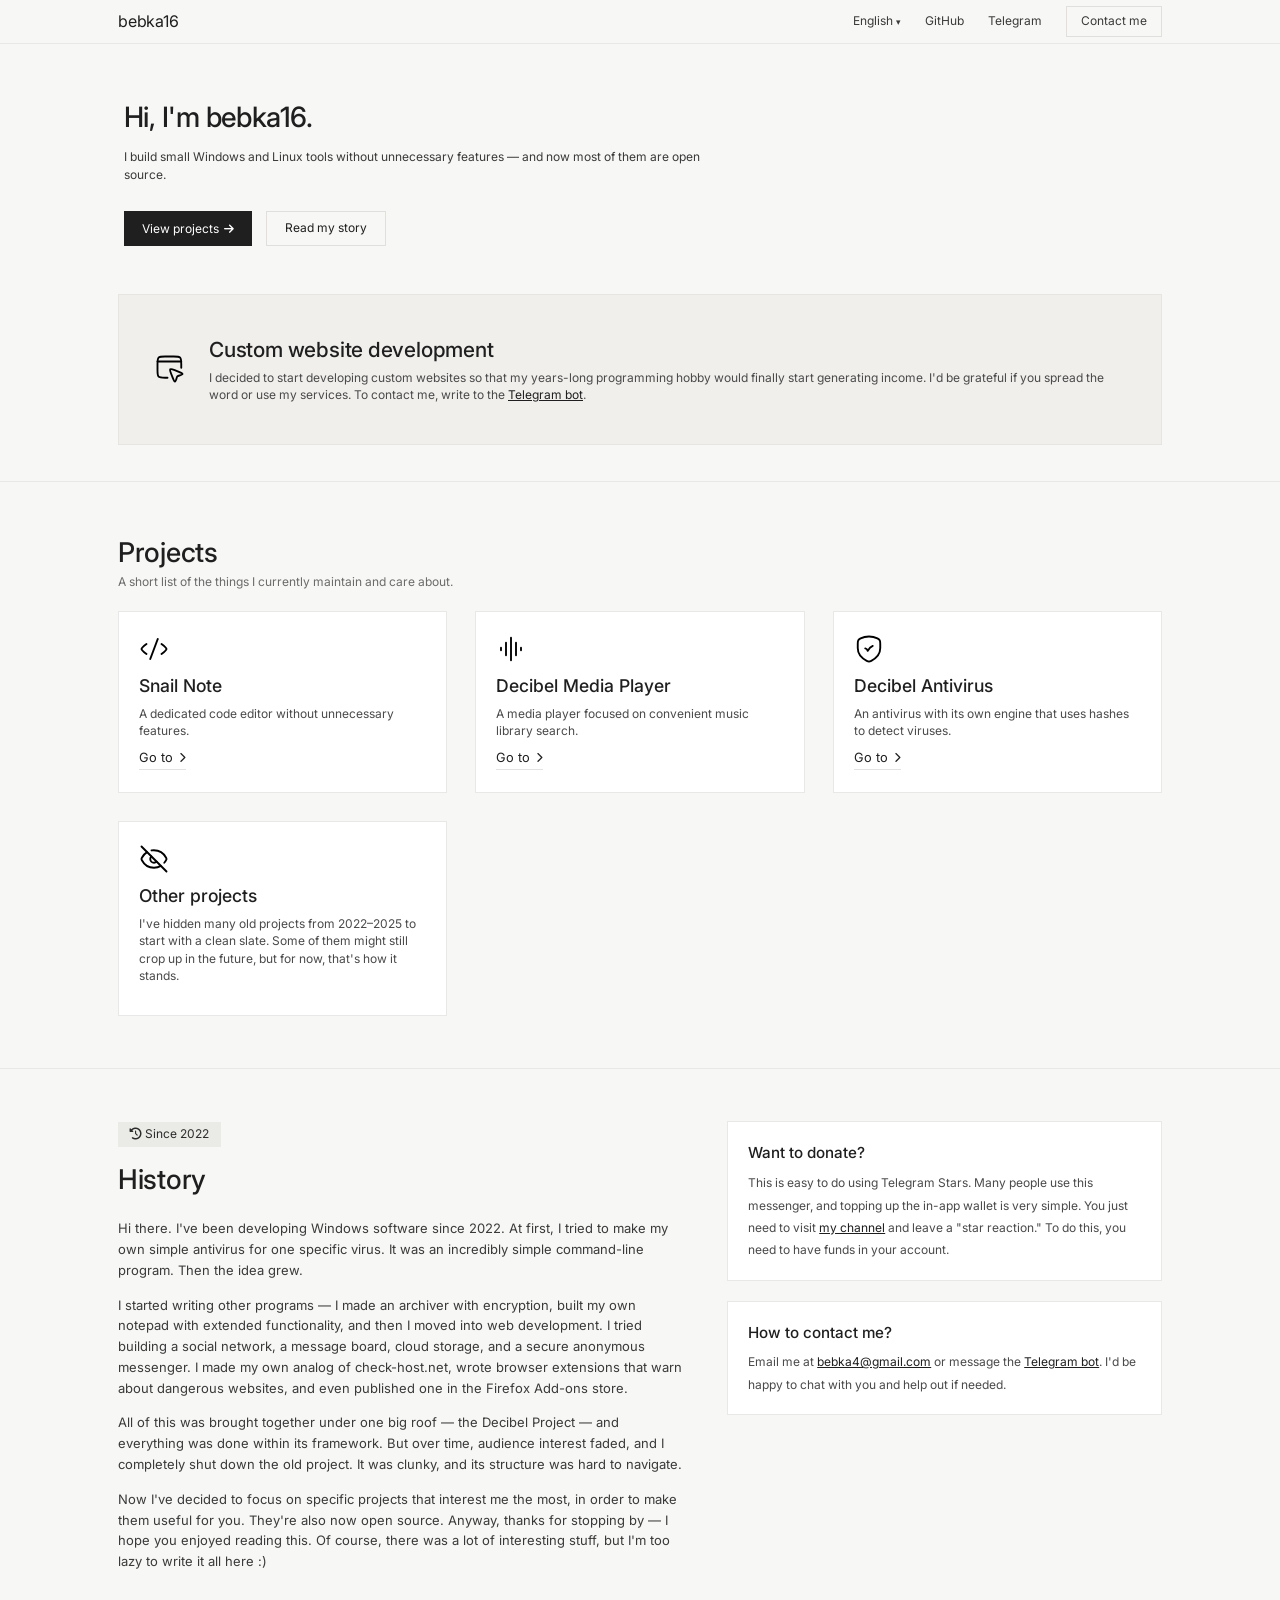
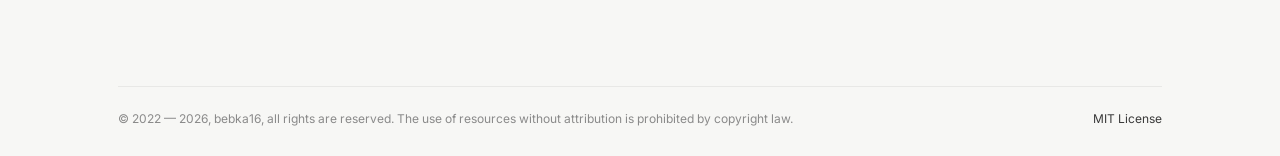
==== commit 98fb41c5: "Update index.html" ====
--- a/index.html
+++ b/index.html
@@ -569,7 +569,7 @@
             en: {
                 heroBadge: `<i class="fas fa-code" style="font-size: 0.7rem;"></i> indie developer, open source`,
                 heroTitle: "Hi, I'm bebka16.",
-                heroSubtitle: "I build small, focused Windows and web tools without unnecessary features — and now most of them are open source.",
+                heroSubtitle: "I build small Windows and Linux tools without unnecessary features — and now most of them are open source.",
                 heroBtn1: `View projects <i class="fas fa-arrow-right" style="margin-left: 5px; font-size: 0.7rem;"></i>`,
                 heroBtn2: "Read my story",
                 promoTitle: "Custom website development",
@@ -594,7 +594,7 @@
             be: {
                 heroBadge: `<i class="fas fa-code" style="font-size: 0.7rem;"></i> незалежны распрацоўшчык, адкрыты код`,
                 heroTitle: "Прывітанне, я bebka16.",
-                heroSubtitle: "Я раблю невялікія, сфакусаваныя праграмы для Windows і вэба без лішніх функцый — і цяпер большасць з іх з адкрытым зыходным кодам.",
+                heroSubtitle: "Я раблю невялікія праграмы для Windows і Linux без лішніх функцый — і цяпер большасць з іх з адкрытым зыходным кодам.",
                 heroBtn1: `Праекты <i class="fas fa-arrow-right" style="margin-left: 5px; font-size: 0.7rem;"></i>`,
                 heroBtn2: "Мая гісторыя",
                 promoTitle: "Распрацоўка сайтаў на заказ",
@@ -619,7 +619,7 @@
             ru: {
                 heroBadge: `<i class="fas fa-code" style="font-size: 0.7rem;"></i> независимый разработчик, открытый код`,
                 heroTitle: "Привет, я bebka16.",
-                heroSubtitle: "Я делаю небольшие, сфокусированные программы для Windows и веба без лишних функций — и теперь большинство из них с открытым исходным кодом.",
+                heroSubtitle: "Я делаю программы для Windows и Linux без лишних функций — и теперь большинство из них с открытым исходным кодом.",
                 heroBtn1: `Проекты <i class="fas fa-arrow-right" style="margin-left: 5px; font-size: 0.7rem;"></i>`,
                 heroBtn2: "Моя история",
                 promoTitle: "Разработка сайтов на заказ",
@@ -644,7 +644,7 @@
             uk: {
                 heroBadge: `<i class="fas fa-code" style="font-size: 0.7rem;"></i> незалежний розробник, відкритий код`,
                 heroTitle: "Привіт, я bebka16.",
-                heroSubtitle: "Я роблю невеликі, сфокусовані програми для Windows і вебу без зайвих функцій — і тепер більшість із них з відкритим вихідним кодом.",
+                heroSubtitle: "Я роблю невеликі програми для Windows Linux вебу без зайвих функцій — і тепер більшість із них з відкритим вихідним кодом.",
                 heroBtn1: `Проєкти <i class="fas fa-arrow-right" style="margin-left: 5px; font-size: 0.7rem;"></i>`,
                 heroBtn2: "Моя історія",
                 promoTitle: "Розробка сайтів на замовлення",
@@ -753,4 +753,4 @@
     })();
 </script>
 </body>
-</html>+</html>
